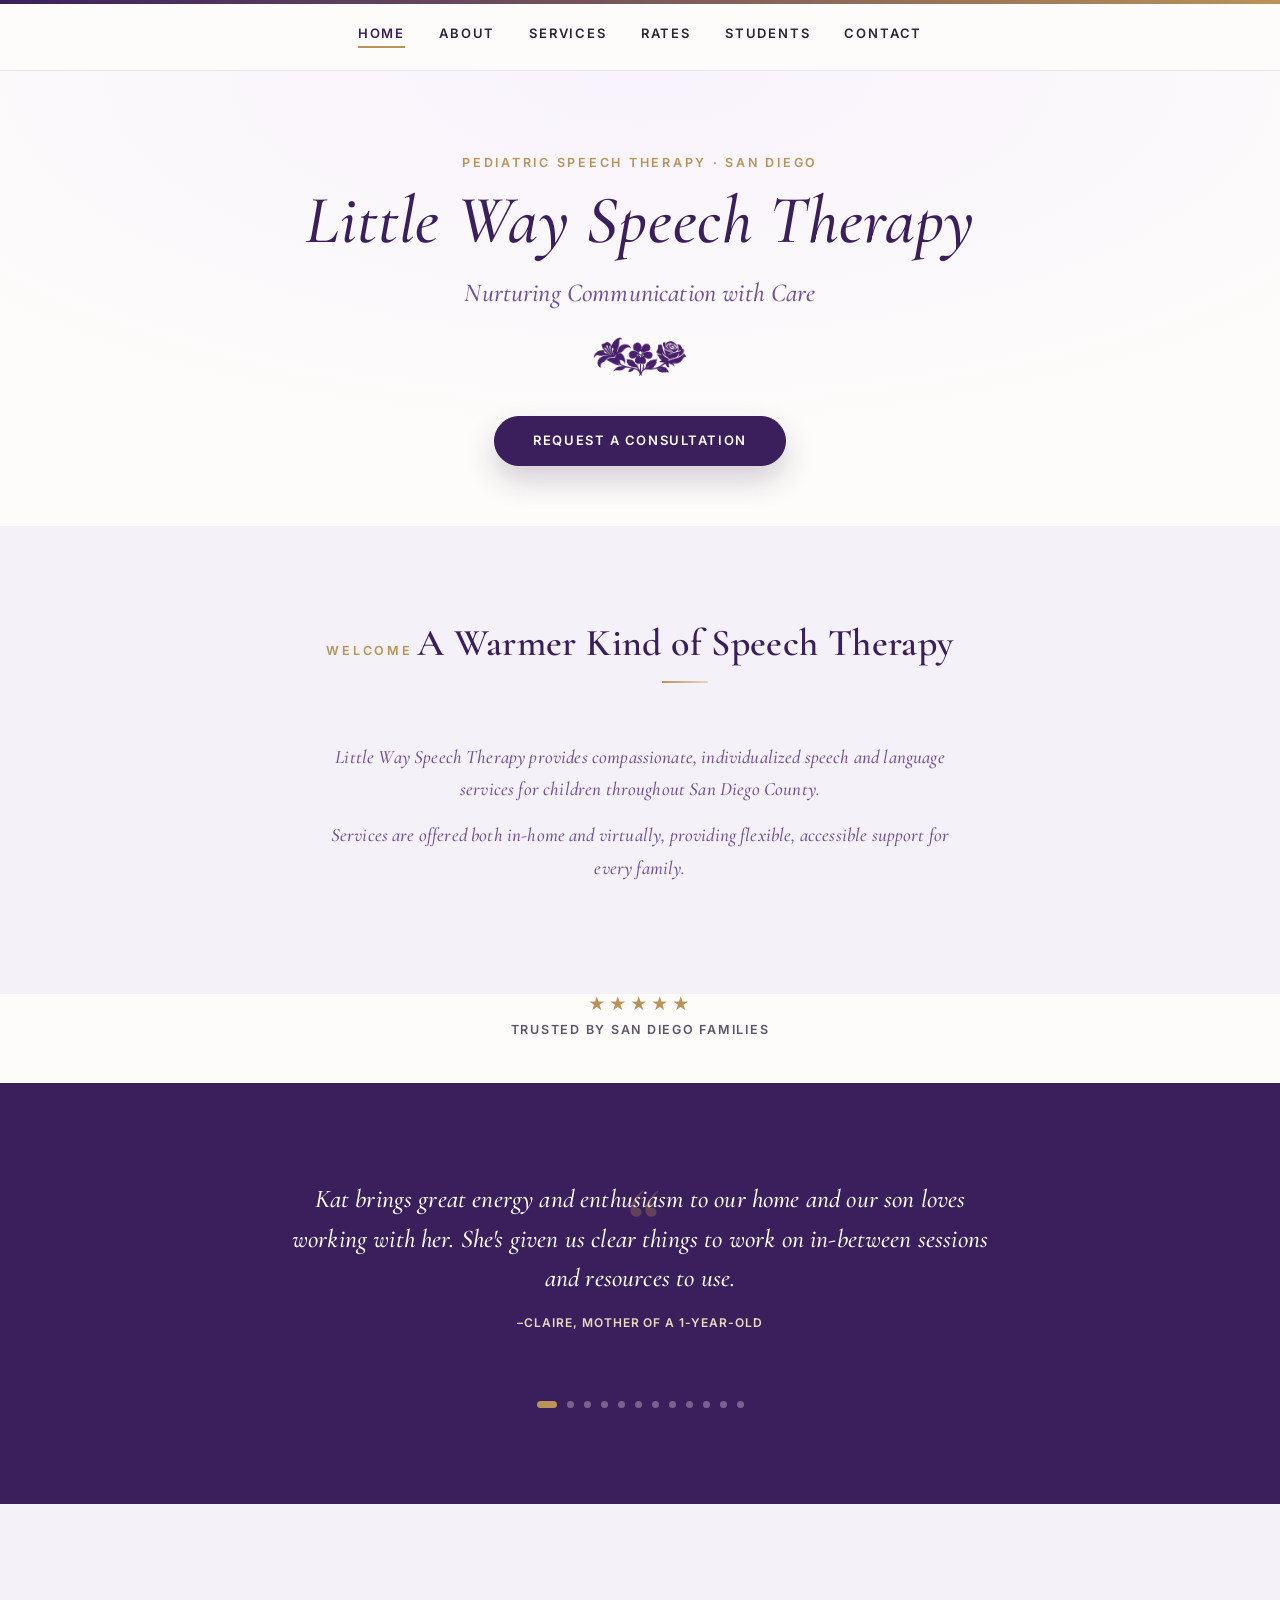
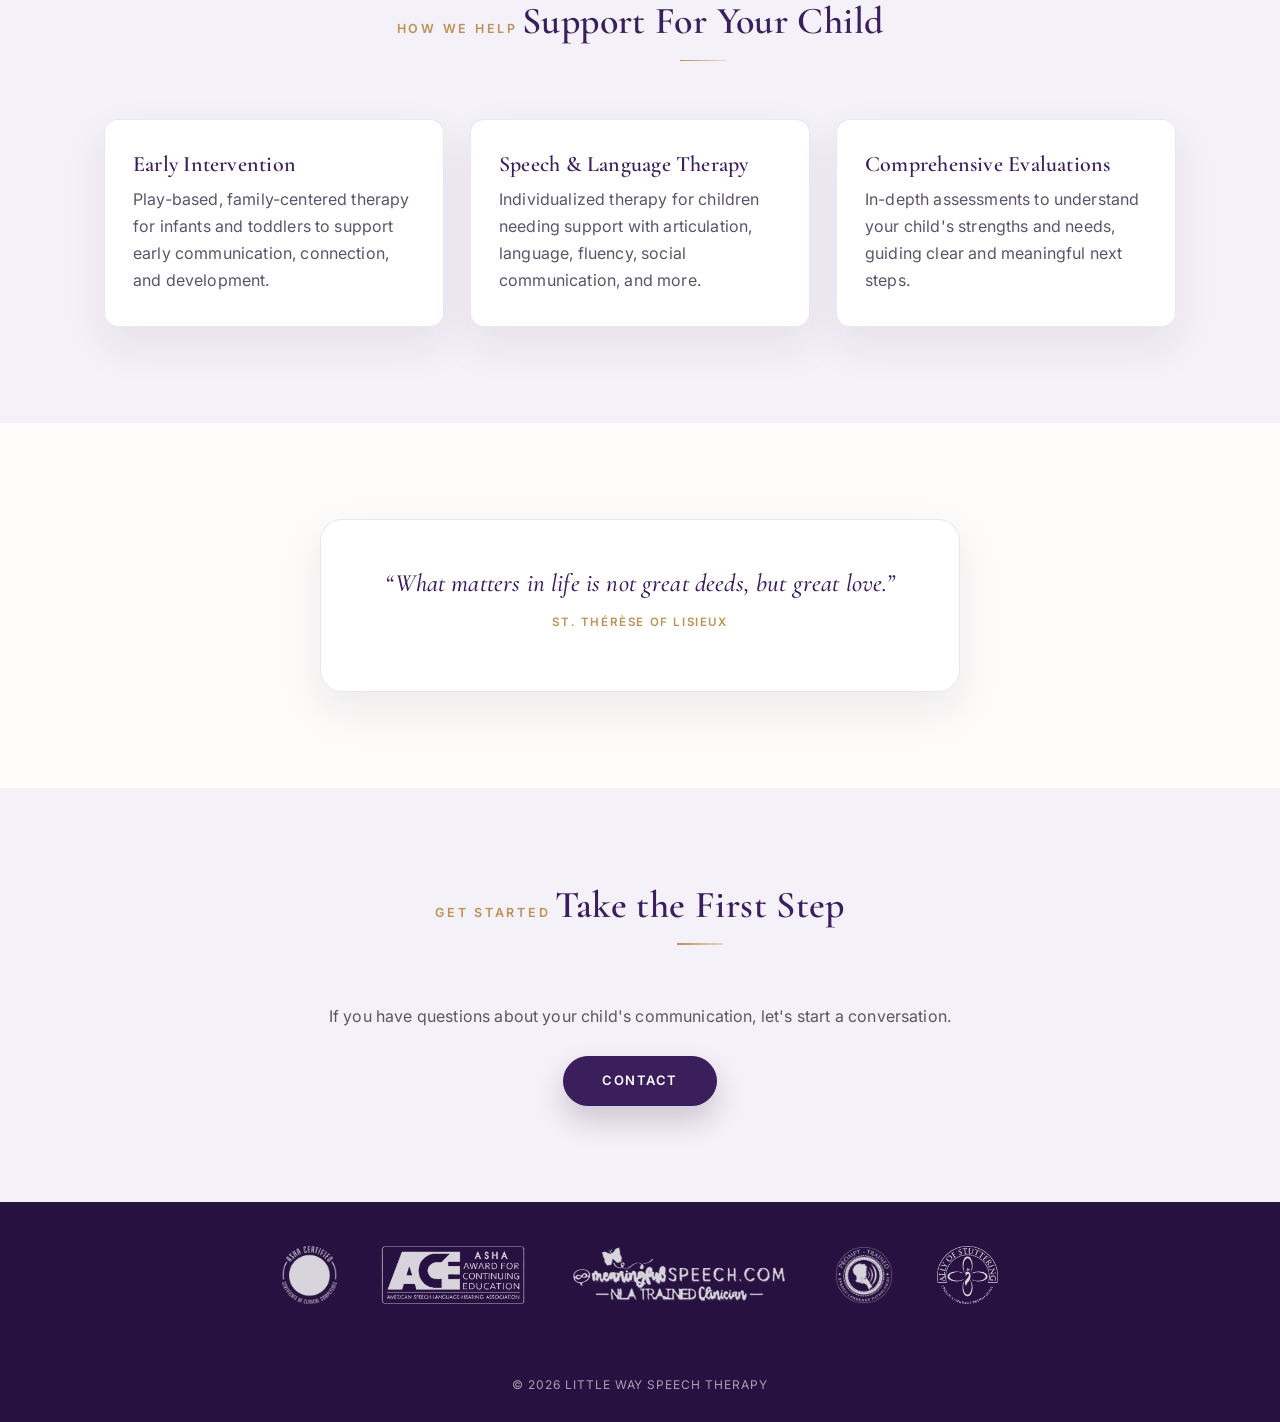
==== index.html @ a6c76757 "Refactor index.html for SEO and content updates Updated SEO schema and testimonials for clarity and " ====
<!DOCTYPE html>
<html lang="en">
<head>
  <!-- SEO Schema -->
  <script type="application/ld+json">
  {
    "@context": "https://schema.org",
    "@type": "LocalBusiness",
    "name": "Little Way Speech Therapy",
    "image": "https://littlewayspeech.com/logo.jpg",
    "url": "https://littlewayspeech.com/",
    "description": "Pediatric speech therapy services in San Diego including early intervention, speech sound disorders, language development, dyslexia evaluations, and parent coaching.",
    "areaServed": {
      "@type": "Place",
      "name": "San Diego County"
    },
    "address": {
      "@type": "PostalAddress",
      "addressLocality": "San Diego",
      "addressRegion": "CA",
      "addressCountry": "US"
    }
  }
  </script>
  <meta charset="UTF-8">
  <meta name="viewport" content="width=device-width, initial-scale=1.0">
  <meta name="geo.region" content="US-CA">
  <meta name="geo.placename" content="San Diego">
  <title>Little Way | Pediatric Speech Therapy in San Diego</title>
  <meta name="description" content="Little Way Speech Therapy provides pediatric speech therapy in San Diego, including early intervention, speech delay support, and school-age services. In-home and virtual sessions available.">

  <!-- Fonts -->
  <link rel="preconnect" href="https://fonts.googleapis.com">
  <link rel="preconnect" href="https://fonts.gstatic.com" crossorigin>
  <link href="https://fonts.googleapis.com/css2?family=Cormorant+Garamond:ital,wght@0,500;0,600;1,500;1,600&family=Inter:wght@400;500;600;700&display=swap" rel="stylesheet">

  <!-- CSS -->
  <link rel="stylesheet" href="style.css">
</head>
<body>
  <header>
    <div class="top-accent-bar"></div>
    <nav>
      <a href="index.html" class="active">Home</a>
      <a href="about.html">About</a>
      <a href="services.html">Services</a>
      <a href="rates.html">Rates</a>
      <a href="students.html">Students</a>
      <a href="contact.html">Contact</a>
    </nav>
  </header>

  <main>
    <!-- HERO -->
    <section class="hero">
      <div class="container hero-content">
        <div class="eyebrow">Pediatric Speech Therapy &middot; San Diego</div>
        <h1 class="hero-title brand-title">Little Way Speech Therapy</h1>
        <p class="hero-subtitle">Nurturing Communication with Care</p>
        <img src="little-way-logo.png" alt="Little Way Speech Therapy logo" class="logo">
        <a href="contact.html" class="cta-button">Request a Consultation</a>
      </div>
    </section>

    <!-- INTRO -->
    <section class="section">
      <div class="container">
        <div class="section-head">
          <div class="eyebrow">Welcome</div>
          <h2>A Warmer Kind of Speech Therapy</h2>
        </div>
        <p class="purple-text">
          Little Way Speech Therapy provides compassionate, individualized speech and language services for children throughout San Diego County.
        </p>
        <p class="purple-text">
          Services are offered both in-home and virtually, providing flexible, accessible support for every family.
        </p>
      </div>
    </section>

    <!-- TRUST BADGE -->
    <div class="trust-bar">
      <div class="stars">&#9733;&#9733;&#9733;&#9733;&#9733;</div>
      <div class="trust-text">Trusted by San Diego Families</div>
    </div>

    <!-- TESTIMONIALS -->
    <section class="testimonial-wrapper">
      <div class="testimonial-section" id="testimonial-container">
        <div class="testimonial active">
          <p>Kat brings great energy and enthusiasm to our home and our son loves working with her. She's given us clear things to work on in-between sessions and resources to use.</p>
          <span>&ndash;Claire, mother of a 1-year-old</span>
        </div>
        <div class="testimonial">
          <p>Kathleen Winger is amazing. [My son] is a very active young boy and&hellip;is not easy to keep on task, but Miss Kat is so experienced that she is able to make practice fun along with educational. I feel so blessed to have her as a speech therapist.</p>
          <span>&ndash;Amy, mother of a 5-year-old</span>
        </div>
        <div class="testimonial">
          <p>We have been to several other speech companies but have finally found our home with Kat! Thank you Kat!! Her consistency and kindness sets her apart, and we have been through many therapists!!</p>
          <span>&ndash;Evelyn, mother of a 4-year-old</span>
        </div>
        <div class="testimonial">
          <p>Ms. Winger is patient, kind, dedicated, and caring, she always helps with concerns that arise with our son by giving us helpful guidance. Since his first appointment, she has shown her professionalism and knowledge as an excellent speech pathologist.</p>
          <span>&ndash;Cee, mother of a 3-year-old</span>
        </div>
        <div class="testimonial">
          <p>Kat is always so passionate and understanding&hellip;She has done an amazing job with my daughter's speech, [and] I would recommend her to anyone who needs speech help with their children's speech.</p>
          <span>&ndash;Bridget, mother of a 6-year-old</span>
        </div>
        <div class="testimonial">
          <p>Kat not only helps during speech sessions, she goes out of her way and programs [my son's AAC] device remotely and gets it done extremely fast&hellip;She is an indispensable part of my son's team and it's evident that she truly loves her job.</p>
          <span>&ndash;Yanina, mother of a 13-year-old</span>
        </div>
        <div class="testimonial">
          <p>We absolutely love our speech therapist Kat, she is the best! We have done speech therapy at other places and I must say she is the best therapist, we love her, she is always so passionate my daughter loves her therapies.</p>
          <span>&ndash;Sonia, mother of a 4-year-old</span>
        </div>
        <div class="testimonial">
          <p>Our son's total word count has already expanded in the few weeks we have been working with Kat. We are so grateful for her help and expertise.</p>
          <span>&ndash;Claire, mother of a 2-year-old</span>
        </div>
        <div class="testimonial">
          <p>Miss Kat has been fantastic with my son!! He was very shy for a long time and she has always been so patient, so warm and friendly toward him!</p>
          <span>&ndash;Katy, mother of a 6-year-old</span>
        </div>
        <div class="testimonial">
          <p>My child has been in speech for many years and until we finally found Kathleen Winger our prayers were answered! She is amazing and has the sweetest heart, that my child adores as well as myself.</p>
          <span>&ndash;Letecia, mother of a 4-year-old</span>
        </div>
        <div class="testimonial">
          <p>Kat has been fantastic! She is knowledgeable, flexible, easy to communicate with, and my son loves her. She has worked hard and has helped him to significantly improve his speech and communication.</p>
          <span>&ndash;Amy, mother of a 5-year-old</span>
        </div>
        <div class="testimonial">
          <p>You can immediately feel how much Kat loves helping children. She was genuinely interested in the goals and respectfully listened to my feedback. I have ALWAYS had a great outcome with her at the helm!</p>
          <span>&ndash;Leslie, mother of a 4-year-old</span>
        </div>
      </div>
      <!-- DOTS -->
      <div class="testimonial-dots" id="testimonial-dots"></div>
    </section>

    <!-- SERVICES -->
    <section class="section">
      <div class="container">
        <div class="section-head">
          <div class="eyebrow">How We Help</div>
          <h2>Support For Your Child</h2>
        </div>
        <div class="cards">
          <div class="card">
            <h3>Early Intervention</h3>
            <p>Play-based, family-centered therapy for infants and toddlers to support early communication, connection, and development.</p>
          </div>
          <div class="card">
            <h3>Speech &amp; Language Therapy</h3>
            <p>Individualized therapy for children needing support with articulation, language, fluency, social communication, and more.</p>
          </div>
          <div class="card">
            <h3>Comprehensive Evaluations</h3>
            <p>In-depth assessments to understand your child's strengths and needs, guiding clear and meaningful next steps.</p>
          </div>
        </div>
      </div>
    </section>

    <!-- QUOTE -->
    <section class="section">
      <div class="container">
        <div class="quote-card">
          <p class="quote">&ldquo;What matters in life is not great deeds, but great love.&rdquo;</p>
          <p class="quote-author">St. Th&eacute;r&egrave;se of Lisieux</p>
        </div>
      </div>
    </section>

    <!-- FINAL CTA -->
    <section class="section">
      <div class="container">
        <div class="section-head">
          <div class="eyebrow">Get Started</div>
          <h2>Take the First Step</h2>
        </div>
        <p>If you have questions about your child's communication, let's start a conversation.</p>
        <a href="contact.html" class="cta-button">Contact</a>
      </div>
    </section>
  </main>

  <!-- BADGES -->
  <div class="badge-footer">
    <img src="ASHA-logo-black.png" alt="ASHA CCC">
    <img src="ACE.png" alt="ACE Award">
    <img src="meaningful-speech.png" alt="Meaningful Speech NLA">
    <img src="prompt.png" alt="Prompt Trained SLP">
    <img src="ally.png" alt="Ally of Stuttering">
  </div>

  <footer>
    &copy; <span id="year"></span> Little Way Speech Therapy
  </footer>

  <!-- YEAR SCRIPT -->
  <script>
    document.getElementById("year").textContent = new Date().getFullYear();
  </script>

  <!-- TESTIMONIAL SCRIPT -->
  <script>
    const testimonials = document.querySelectorAll(".testimonial");
    const container = document.getElementById("testimonial-container");
    const dotsContainer = document.getElementById("testimonial-dots");
    let index = 0;
    let interval;

    testimonials.forEach((_, i) => {
      const dot = document.createElement("span");
      dot.classList.add("dot");
      if (i === 0) dot.classList.add("active");
      dot.addEventListener("click", () => {
        showTestimonial(i);
      });
      dotsContainer.appendChild(dot);
    });

    const dots = document.querySelectorAll(".dot");

    function showTestimonial(i) {
      testimonials.forEach(t => t.classList.remove("active"));
      dots.forEach(d => d.classList.remove("active"));
      testimonials[i].classList.add("active");
      dots[i].classList.add("active");
      index = i;
    }

    function startRotation() {
      interval = setInterval(() => {
        let next = (index + 1) % testimonials.length;
        showTestimonial(next);
      }, 5000);
    }

    function stopRotation() {
      clearInterval(interval);
    }

    startRotation();
    container.addEventListener("mouseenter", stopRotation);
    container.addEventListener("mouseleave", startRotation);

    let startX = 0;
    container.addEventListener("touchstart", (e) => {
      startX = e.touches[0].clientX;
    });
    container.addEventListener("touchend", (e) => {
      let endX = e.changedTouches[0].clientX;
      let diff = startX - endX;
      if (Math.abs(diff) > 50) {
        if (diff > 0) {
          showTestimonial((index + 1) % testimonials.length);
        } else {
          showTestimonial((index - 1 + testimonials.length) % testimonials.length);
        }
      }
    });
  </script>
</body>
</html>
---- style.css ----
/* =========================================
   LITTLE WAY SPEECH THERAPY
   Elevated Boutique — refined stylesheet
   ========================================= */

:root {
  /* Color */
  --primary: #3B1F5C;        /* deep aubergine */
  --primary-deep: #271140;   /* near-black plum, for depth/hover */
  --secondary: #6E4FA0;      /* muted violet */
  --accent: #B99358;         /* warm antique gold — used sparingly */
  --accent-soft: #E7D9BC;    /* pale gold, for hairlines/glow */
  --ink: #2B2438;
  --ink-soft: #5C5468;
  --bg: #FDFCFA;             /* warm off-white */
  --bg-soft: #F5F1F8;
  --bg-deep: #EFE8F5;
  --border: rgba(59,31,92,0.10);

  /* Shape & shadow */
  --radius: 22px;
  --radius-sm: 14px;
  --shadow-soft: 0 18px 45px rgba(43,20,65,0.08);
  --shadow-lift: 0 26px 60px rgba(43,20,65,0.16);

  /* Spacing */
  --space-xs: 6px;
  --space-sm: 12px;
  --space-md: 20px;
  --space-lg: 32px;
}

/* =========================
   RESET / BASE
========================= */
* { box-sizing: border-box; }

body {
  margin: 0;
  font-family: 'Inter', sans-serif;
  color: var(--ink);
  background: var(--bg);
  line-height: 1.2;
  font-size: clamp(16px, 1.05vw, 18px);
  font-weight: 400;
  letter-spacing: 0.01em;
  -webkit-font-smoothing: antialiased;
}

h1, h2, h3 {
  font-family: 'Cormorant Garamond', serif;
  margin: 0 0 10px 0;
  font-weight: 600;
  line-height: 1.15;
  letter-spacing: 0.01em;
  color: var(--primary);
}

h1 {
  font-size: clamp(40px, 5.2vw, 62px);
  font-style: italic;
  font-weight: 500;
  line-height: 1.1;
  margin-bottom: 14px;
}

h2 {
  font-size: clamp(28px, 3.2vw, 38px);
}

h3 {
  font-size: clamp(19px, 2vw, 22px);
  font-weight: 600;
}

h1 .sub-line {
  display: block;
  font-family: 'Inter', sans-serif;
  font-style: normal;
  font-size: 0.36em;
  font-weight: 500;
  letter-spacing: 0.18em;
  text-transform: uppercase;
  color: var(--secondary);
  margin: 14px 0 0;
}

p {
  margin: 0 0 14px;
  line-height: 1.7;
  color: var(--ink-soft);
}

a { color: inherit; }

img { max-width: 100%; height: auto; }

/* =========================
   SIGNATURE: EYEBROW + HAIRLINE
========================= */
.eyebrow {
  display: inline-block;
  font-family: 'Inter', sans-serif;
  font-size: 12.5px;
  font-weight: 600;
  letter-spacing: 0.22em;
  text-transform: uppercase;
  color: var(--accent);
  margin-bottom: 14px;
}

.divider-gold {
  width: 46px;
  height: 1.5px;
  background: linear-gradient(to right, var(--accent), var(--accent-soft));
  margin: 16px auto 0;
  border: none;
}

.section .section-head {
  margin-bottom: clamp(28px, 4vw, 44px);
}

.section h2 {
  position: relative;
  display: inline-block;
  padding-bottom: 4px;
}

.section h2::after {
  content: "";
  width: 46px;
  height: 1.5px;
  background: linear-gradient(to right, var(--accent), var(--accent-soft));
  display: block;
  margin: 16px auto 0;
}

/* =========================
   LAYOUT
========================= */
.container {
  max-width: 1120px;
  margin: 0 auto;
  padding: 0 24px;
}

.section {
  margin: 0 auto;
  padding: clamp(56px, 8vw, 96px) 15px;
  text-align: center;
  background: var(--bg);
}

.section p {
  max-width: 640px;
  margin-left: auto;
  margin-right: auto;
}

.section p + p { margin-top: 2px; }

.section:nth-of-type(even) {
  background: var(--bg-soft);
}

.purple-text {
  color: var(--secondary);
  font-size: 19px;
  font-weight: 500;
  font-family: 'Cormorant Garamond', serif;
  font-style: italic;
  max-width: 560px;
}

/* =========================
   TOP ACCENT + NAV
========================= */
.top-accent-bar {
  height: 4px;
  background: linear-gradient(to right, var(--primary), var(--accent));
}

header {
  background: var(--bg);
  border-bottom: 1px solid var(--border);
}

nav {
  display: flex;
  justify-content: center;
  gap: clamp(18px, 3vw, 34px);
  padding: 22px 30px;
  flex-wrap: wrap;
}

nav a {
  text-decoration: none;
  color: var(--ink);
  font-size: 13px;
  font-weight: 600;
  letter-spacing: 0.14em;
  text-transform: uppercase;
  position: relative;
  padding-bottom: 6px;
  transition: color 0.25s ease;
}

nav a:hover { color: var(--primary); }

nav a.active { color: var(--primary); }

nav a.active::after,
nav a:hover::after {
  content: "";
  position: absolute;
  left: 0;
  bottom: 0;
  width: 100%;
  height: 1.5px;
  background: var(--accent);
}

/* =========================
   HERO
========================= */
.hero,
.hero-soft {
  background: radial-gradient(120% 140% at 50% 0%, #F8F3FC 0%, var(--bg) 60%);
  padding: clamp(48px, 7vw, 84px) 16px clamp(40px, 5vw, 60px);
}

.hero-soft { border-radius: 0; margin-top: 0; }

.hero-soft > *:first-child { margin-top: 0; }

.hero-content {
  max-width: 720px;
  margin: 0 auto;
  text-align: center;
  display: flex;
  flex-direction: column;
  align-items: center;
}

.brand-title {
  font-family: 'Cormorant Garamond', serif;
  font-style: italic;
  font-weight: 500;
  font-size: clamp(44px, 6vw, 68px);
  color: var(--primary);
  line-height: 1.08;
}

.tagline {
  font-family: 'Inter', sans-serif;
  font-size: 13px;
  font-weight: 600;
  letter-spacing: 0.2em;
  text-transform: uppercase;
  color: var(--accent);
  margin: 16px 0 6px;
}

.hero-subtitle {
  font-family: 'Cormorant Garamond', serif;
  font-style: italic;
  font-size: clamp(20px, 2.4vw, 26px);
  color: var(--secondary);
  font-weight: 500;
  margin-bottom: 22px;
}

.logo {
  width: 92px;
  display: block;
  margin: 0 auto 28px auto;
  opacity: 0.92;
}

.small-logo {
  width: 64px;
  display: block;
  margin: 40px auto 0;
  opacity: 0.55;
}

/* =========================
   BUTTONS
========================= */
.cta-button {
  display: inline-block;
  background: var(--primary);
  color: #ffffff;
  font-family: 'Inter', sans-serif;
  font-size: 13px;
  font-weight: 600;
  letter-spacing: 0.12em;
  text-transform: uppercase;
  text-decoration: none;
  padding: 16px clamp(28px, 3vw, 38px);
  border-radius: 999px;
  border: 1px solid var(--primary);
  box-shadow: 0 14px 30px rgba(43,20,65,0.20);
  transition: all 0.3s ease;
  cursor: pointer;
  margin-top: 12px;
}

.cta-button:hover {
  background: var(--primary-deep);
  border-color: var(--primary-deep);
  transform: translateY(-2px);
  box-shadow: 0 18px 38px rgba(43,20,65,0.26);
}

/* =========================
   CARDS
========================= */
.cards {
  display: grid;
  grid-template-columns: repeat(auto-fit, minmax(270px, 1fr));
  gap: clamp(18px, 2.5vw, 26px);
  margin-top: clamp(20px, 3vw, 32px);
  text-align: left;
}

.card {
  background: #ffffff;
  padding: clamp(26px, 3vw, 32px) clamp(24px, 2.5vw, 28px);
  border-radius: var(--radius-sm);
  box-shadow: var(--shadow-soft);
  border: 1px solid var(--border);
  transition: all 0.3s ease;
}

.card:hover {
  transform: translateY(-5px);
  box-shadow: var(--shadow-lift);
  border-color: var(--accent-soft);
}

.card h3 { margin-bottom: 8px; }
.card p { margin-bottom: 0; max-width: none; }

/* =========================
   IMAGES
========================= */
.circle-image {
  width: 240px;
  height: 240px;
  object-fit: cover;
  border-radius: 50%;
  display: block;
  margin: 20px auto;
  box-shadow: var(--shadow-lift);
  border: 7px solid #ffffff;
  outline: 1px solid var(--border);
}

.section .circle-image {
  width: 190px;
  height: 190px;
}

.badge-footer {
  display: flex;
  justify-content: center;
  align-items: center;
  gap: clamp(24px, 4vw, 44px);
  flex-wrap: wrap;
  padding: 44px 20px;
  background: var(--primary-deep);
}

.badge-footer img {
  max-height: 58px;
  width: auto;
  object-fit: contain;
  filter: brightness(0) invert(1);
  opacity: 0.82;
  transition: opacity 0.25s ease;
}

.badge-footer img:hover { opacity: 1; }

/* =========================
   TRUST BAR
========================= */
.trust-bar {
  text-align: center;
  margin-bottom: 6px;
  padding: 0 0 40px;
}

.stars {
  color: var(--accent);
  font-size: 1.05rem;
  letter-spacing: 4px;
  margin-bottom: 8px;
}

.trust-text {
  font-size: 12.5px;
  font-weight: 600;
  letter-spacing: 0.14em;
  text-transform: uppercase;
  color: var(--ink-soft);
}

/* =========================
   TESTIMONIALS
========================= */
.testimonial-wrapper {
  background: var(--primary);
  padding: clamp(64px, 8vw, 96px) 20px;
}

.testimonial-section {
  position: relative;
  max-width: 720px;
  margin: auto;
  text-align: center;
  min-height: 190px;
}

.testimonial {
  position: absolute;
  inset: 0;
  opacity: 0;
  transform: translateY(10px);
  transition: opacity 0.8s ease, transform 0.8s ease;
}

.testimonial.active {
  opacity: 1;
  transform: translateY(0);
  position: relative;
}

.testimonial p {
  font-family: 'Cormorant Garamond', serif;
  font-size: clamp(1.3rem, 2.2vw, 1.6rem);
  font-style: italic;
  line-height: 1.55;
  color: #ffffff;
  margin-bottom: 18px;
  position: relative;
  z-index: 1;
  padding: 0 10px;
  font-weight: 500;
}

.testimonial p::before {
  content: "\201C";
  position: absolute;
  top: -34px;
  left: 50%;
  transform: translateX(-50%);
  font-family: 'Cormorant Garamond', serif;
  font-size: 100px;
  color: var(--accent);
  opacity: 0.3;
  z-index: 0;
  pointer-events: none;
}

.testimonial span {
  display: block;
  font-family: 'Inter', sans-serif;
  font-size: 12px;
  font-weight: 600;
  letter-spacing: 0.08em;
  text-transform: uppercase;
  color: var(--accent-soft);
}

.testimonial-dots {
  margin-top: 32px;
  display: flex;
  justify-content: center;
  gap: 10px;
}

.dot {
  height: 7px;
  width: 7px;
  background-color: rgba(255,255,255,0.3);
  border-radius: 50%;
  cursor: pointer;
  transition: background-color 0.3s ease, transform 0.2s ease, width 0.3s ease;
}

.dot.active {
  background-color: var(--accent);
  width: 20px;
  border-radius: 4px;
}

.dot:hover { background-color: rgba(255,255,255,0.55); }

/* =========================
   QUOTE CARD
========================= */
.quote-card {
  background: #ffffff;
  padding: clamp(32px, 4vw, 44px) clamp(28px, 4vw, 40px);
  border-radius: var(--radius);
  max-width: 640px;
  margin: 0 auto;
  border: 1px solid var(--border);
  box-shadow: var(--shadow-soft);
}

.quote {
  font-family: 'Cormorant Garamond', serif;
  color: var(--primary);
  font-weight: 500;
  font-style: italic;
  margin-bottom: 10px;
  font-size: clamp(21px, 2.4vw, 25px);
  line-height: 1.55;
}

.quote-author {
  margin-top: 8px;
  font-size: 11.5px;
  font-weight: 600;
  letter-spacing: 0.14em;
  text-transform: uppercase;
  color: var(--accent);
  opacity: 1;
}

/* =========================
   BIO LAYOUT
========================= */
.bio-layout {
  display: flex;
  align-items: center;
  justify-content: center;
  gap: clamp(32px, 5vw, 64px);
  flex-wrap: nowrap;
}

.bio-text {
  flex: 1;
  max-width: 620px;
  width: 100%;
  text-align: left;
  margin: 0;
}

.bio-text h2 {
  margin-top: 0;
  margin-bottom: 16px;
}

.bio-text h2::after { margin-left: 0; }

.bio-image-wrap {
  display: flex;
  justify-content: center;
  align-items: center;
  flex-shrink: 0;
}

.bio-image-wrap .circle-image { margin: 0; }

.bio-layout.reverse { flex-direction: row-reverse; }

/* =========================
   INFO CARDS (rates page)
========================= */
.info-card {
  background: #ffffff;
  padding: clamp(28px, 3.5vw, 40px);
  border-radius: var(--radius);
  border: 1px solid var(--border);
  box-shadow: var(--shadow-soft);
  max-width: 720px;
  margin: 0 auto;
  text-align: left;
}

.info-card h2 {
  text-align: left;
}

.info-card h2::after { display: none; }

.info-card p { max-width: none; }
.info-card p:last-child { margin-bottom: 0; }

/* =========================
   RATES — menu-style list
========================= */
.rate-reassurance {
  max-width: 560px;
  font-style: italic;
  font-family: 'Cormorant Garamond', serif;
  font-size: 18px;
  color: var(--secondary);
}

.rates-vertical {
  max-width: 620px;
  margin: 36px auto 0;
  display: flex;
  flex-direction: column;
  gap: 4px;
  text-align: left;
}

.rate-item {
  background: transparent;
  border-radius: 0;
  padding: 20px 6px;
  box-shadow: none;
  display: flex;
  justify-content: space-between;
  align-items: baseline;
  gap: 18px;
  text-decoration: none;
  color: inherit;
  border-bottom: 1px solid var(--border);
  transition: all 0.25s ease;
}

.rate-item:first-child { padding-top: 4px; }

.rate-item:hover {
  transform: none;
  background: var(--bg-soft);
  padding-left: 14px;
  padding-right: 14px;
}

.rate-text { text-align: left; max-width: 100%; }

.rate-title {
  font-family: 'Cormorant Garamond', serif;
  font-weight: 600;
  font-size: 21px;
  color: var(--primary);
  margin-bottom: 3px;
}

.rate-sub {
  font-size: 13px;
  color: var(--ink-soft);
  letter-spacing: 0.03em;
}

.rate-price {
  font-family: 'Cormorant Garamond', serif;
  font-size: 26px;
  font-weight: 600;
  color: var(--accent);
  white-space: nowrap;
}

.rate-note-box {
  background: var(--bg-soft);
  border: 1px solid var(--border);
  border-left: 3px solid var(--accent);
  border-radius: var(--radius-sm);
  padding: 20px 24px;
  margin: 10px 0 8px;
  max-width: 620px;
  text-align: left !important;
  width: 100%;
  box-sizing: border-box;
}

.rate-note-box p {
  margin: 0;
  font-size: 0.95em;
  line-height: 1.6;
  color: var(--ink-soft);
  text-align: left;
  max-width: none;
}

.rate-note-box strong { color: var(--primary); }

/* =========================
   INLINE LINKS
========================= */
.inline-link {
  color: var(--primary);
  text-decoration: underline;
  text-underline-offset: 3px;
}

.inline-link:hover { opacity: 0.75; }

/* =========================
   PARTNER (students page)
========================= */
.partner-feature {
  margin: 0 auto;
  padding: clamp(48px, 6vw, 72px) 15px 8px;
  text-align: center;
}

.partner-block {
  max-width: 460px;
  text-align: center;
  margin: 0 auto;
}

.partner-intro {
  font-family: 'Inter', sans-serif;
  font-size: 12.5px;
  font-weight: 600;
  letter-spacing: 0.2em;
  text-transform: uppercase;
  color: var(--accent);
  margin-bottom: 18px;
}

.partner-logo {
  width: 420px;
  max-width: 100%;
  height: auto;
  display: block;
  margin: 0 auto 18px;
  transition: transform 0.3s ease;
}

.partner-logo:hover { transform: scale(1.02); }

.location-text {
  font-family: 'Cormorant Garamond', serif;
  font-style: italic;
  font-size: 18px;
  color: var(--ink-soft);
  margin-top: 4px;
}

/* =========================
   FOOTER
========================= */
footer {
  text-align: center;
  padding: 30px 15px;
  font-size: 12px;
  letter-spacing: 0.08em;
  text-transform: uppercase;
  color: rgba(255,255,255,0.6);
  background: var(--primary-deep);
}

/* =========================
   CONTACT FORM
========================= */
.contact-card { max-width: 640px; margin: 0 auto; }

.service-banner {
  display: none;
  margin-bottom: 16px;
  padding: 14px 18px;
  border-radius: var(--radius-sm);
  background: var(--bg-soft);
  border: 1px solid var(--border);
  font-weight: 600;
  font-size: 14px;
  text-align: center;
  color: var(--primary);
}

.contact-form {
  width: 100%;
  max-width: 600px;
  margin: 32px auto 0;
  padding: clamp(28px, 4vw, 40px);
  background: #ffffff;
  border-radius: var(--radius);
  border: 1px solid var(--border);
  box-shadow: var(--shadow-soft);
  display: flex;
  flex-direction: column;
  gap: 16px;
  text-align: left;
}

.contact-form label {
  font-size: 12px;
  font-weight: 600;
  letter-spacing: 0.1em;
  text-transform: uppercase;
  color: var(--ink-soft);
  margin-bottom: -6px;
  text-align: left;
}

.contact-form input,
.contact-form textarea,
.contact-form select,
.contact-form button {
  width: 100%;
  display: block;
  border: 1px solid var(--border);
  border-radius: var(--radius-sm);
  background: var(--bg-soft);
  transition: all 0.2s ease;
  font-family: inherit;
  color: var(--ink);
}

.contact-form input:focus,
.contact-form textarea:focus,
.contact-form select:focus {
  outline: none;
  border-color: var(--accent);
  background: #ffffff;
  box-shadow: 0 0 0 3px rgba(185,147,88,0.15);
}

.contact-form input,
.contact-form select {
  padding: 14px 16px;
  font-size: 15px;
}

.contact-form textarea {
  padding: 14px 16px;
  font-size: 15px;
  min-height: 140px;
  resize: vertical;
}

.contact-form button {
  margin-top: 4px;
  padding: 15px;
  border: 1px solid var(--primary);
  border-radius: 999px;
  background: var(--primary);
  color: white;
  font-size: 13px;
  font-weight: 600;
  letter-spacing: 0.12em;
  text-transform: uppercase;
  cursor: pointer;
  transition: all 0.25s ease;
}

.contact-form button:hover {
  background: var(--primary-deep);
  border-color: var(--primary-deep);
  transform: translateY(-2px);
  box-shadow: 0 14px 28px rgba(43,20,65,0.22);
}

.contact-note {
  font-size: 12px;
  color: var(--ink-soft);
  opacity: 0.75;
  margin: -4px 0 0;
}

.thank-you-message {
  display: none;
  margin-top: 18px;
  padding: 14px 18px;
  border-radius: var(--radius-sm);
  background: var(--bg-soft);
  border: 1px solid var(--accent-soft);
  color: var(--primary);
  font-weight: 600;
  font-size: 14px;
  text-align: center;
}

/* =========================
   MOBILE
========================= */
@media (max-width: 768px) {
  .cards { grid-template-columns: 1fr; }

  .circle-image { width: 160px; height: 160px; }

  .bio-layout {
    flex-direction: column;
    flex-wrap: wrap;
    text-align: center;
  }

  .bio-text { text-align: center; }
  .bio-text h2::after { margin: 16px auto 0; }

  .bio-image-wrap { margin-bottom: 24px; }

  .info-card { text-align: left; }

  .rate-item { align-items: center; }
  .rate-title { font-size: 19px; }
  .rate-price { font-size: 22px; }

  .badge-footer { gap: 24px; padding: 34px 16px; }
  .badge-footer img { max-height: 42px; }

  .testimonial-wrapper { padding: 48px 16px; }
}

@media (prefers-reduced-motion: reduce) {
  * { transition: none !important; animation: none !important; }
}
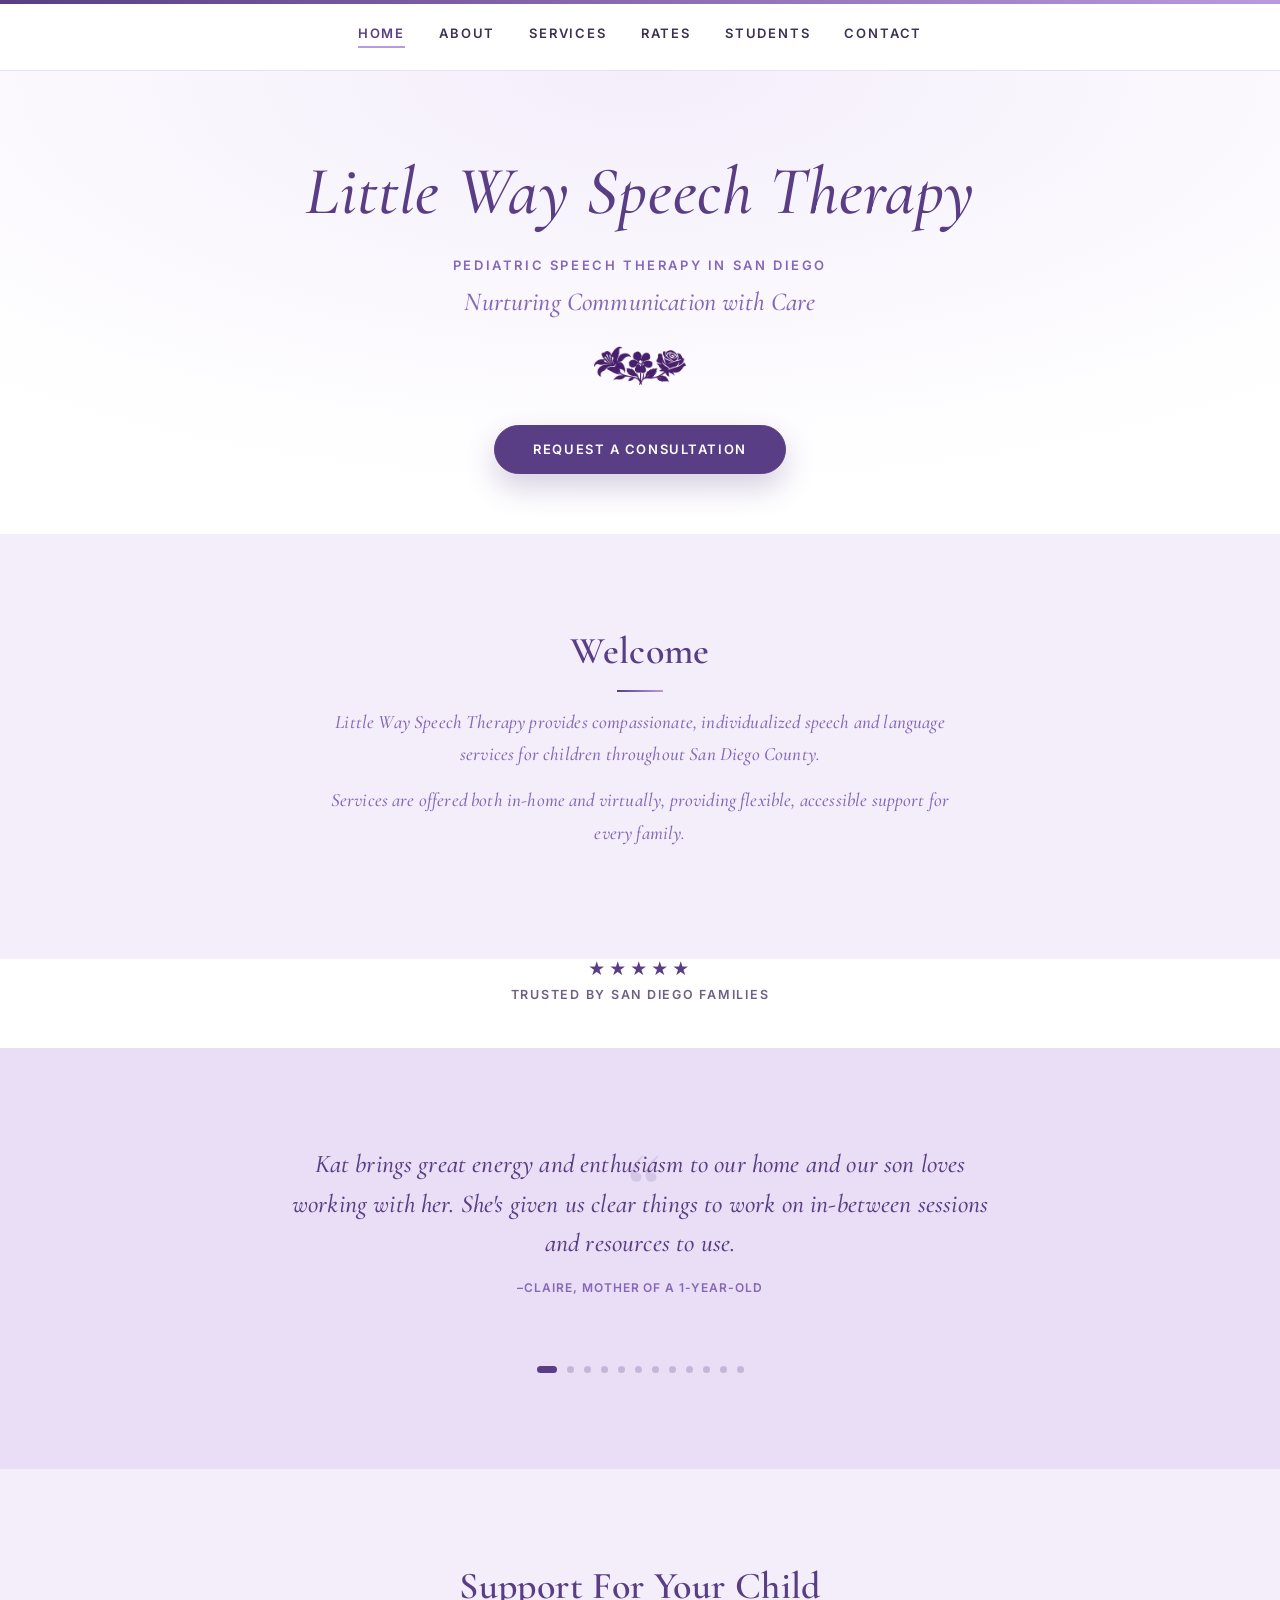
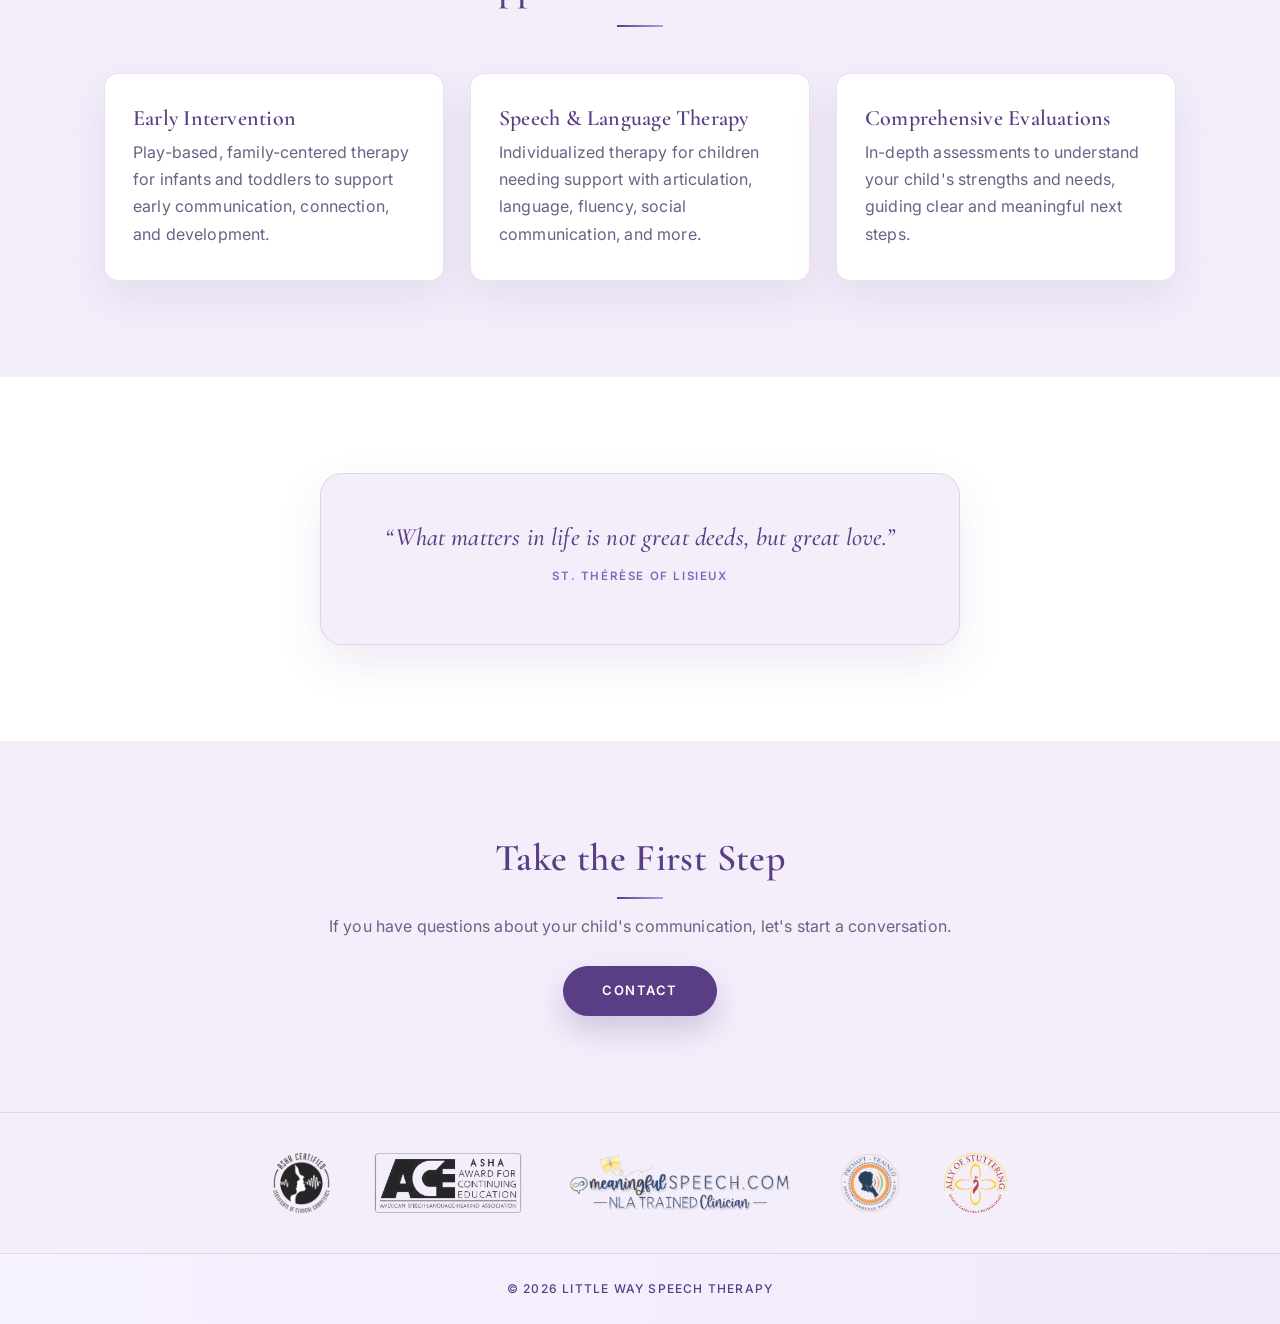
==== commit efbdf126: "Simplify HTML structure by removing unnecessary divs" ====
--- a/index.html
+++ b/index.html
@@ -54,8 +54,8 @@
     <!-- HERO -->
     <section class="hero">
       <div class="container hero-content">
-        <div class="eyebrow">Pediatric Speech Therapy &middot; San Diego</div>
         <h1 class="hero-title brand-title">Little Way Speech Therapy</h1>
+        <div class="tagline">Pediatric Speech Therapy in San Diego</div>
         <p class="hero-subtitle">Nurturing Communication with Care</p>
         <img src="little-way-logo.png" alt="Little Way Speech Therapy logo" class="logo">
         <a href="contact.html" class="cta-button">Request a Consultation</a>
@@ -65,10 +65,7 @@
     <!-- INTRO -->
     <section class="section">
       <div class="container">
-        <div class="section-head">
-          <div class="eyebrow">Welcome</div>
-          <h2>A Warmer Kind of Speech Therapy</h2>
-        </div>
+        <h2>Welcome</h2>
         <p class="purple-text">
           Little Way Speech Therapy provides compassionate, individualized speech and language services for children throughout San Diego County.
         </p>
@@ -143,10 +140,7 @@
     <!-- SERVICES -->
     <section class="section">
       <div class="container">
-        <div class="section-head">
-          <div class="eyebrow">How We Help</div>
-          <h2>Support For Your Child</h2>
-        </div>
+        <h2>Support For Your Child</h2>
         <div class="cards">
           <div class="card">
             <h3>Early Intervention</h3>
@@ -177,10 +171,7 @@
     <!-- FINAL CTA -->
     <section class="section">
       <div class="container">
-        <div class="section-head">
-          <div class="eyebrow">Get Started</div>
-          <h2>Take the First Step</h2>
-        </div>
+        <h2>Take the First Step</h2>
         <p>If you have questions about your child's communication, let's start a conversation.</p>
         <a href="contact.html" class="cta-button">Contact</a>
       </div>
--- a/style.css
+++ b/style.css
@@ -1,33 +1,26 @@
 /* =========================================
    LITTLE WAY SPEECH THERAPY
-   Elevated Boutique — refined stylesheet
+   Elevated Boutique — lavender revision
    ========================================= */
 
 :root {
   /* Color */
-  --primary: #3B1F5C;        /* deep aubergine */
-  --primary-deep: #271140;   /* near-black plum, for depth/hover */
-  --secondary: #6E4FA0;      /* muted violet */
-  --accent: #B99358;         /* warm antique gold — used sparingly */
-  --accent-soft: #E7D9BC;    /* pale gold, for hairlines/glow */
-  --ink: #2B2438;
-  --ink-soft: #5C5468;
-  --bg: #FDFCFA;             /* warm off-white */
-  --bg-soft: #F5F1F8;
-  --bg-deep: #EFE8F5;
-  --border: rgba(59,31,92,0.10);
+  --primary: #5A3E85;        /* rich, clear purple — headings, buttons, emphasis */
+  --primary-deep: #452F68;   /* deeper purple for hover states */
+  --secondary: #8567B8;      /* medium lavender — subtitles, italics */
+  --lilac: #B79AE0;          /* light lilac — dividers, stars, soft accents */
+  --ink: #3C3150;            /* dark purple-grey body text */
+  --ink-soft: #6E6084;       /* muted purple-grey secondary text */
+  --bg: #FFFFFF;
+  --bg-soft: #F4EEFB;        /* soft lavender panel */
+  --bg-deep: #E9DEF6;        /* slightly deeper lavender panel */
+  --border: rgba(90,62,133,0.14);
 
   /* Shape & shadow */
   --radius: 22px;
   --radius-sm: 14px;
-  --shadow-soft: 0 18px 45px rgba(43,20,65,0.08);
-  --shadow-lift: 0 26px 60px rgba(43,20,65,0.16);
-
-  /* Spacing */
-  --space-xs: 6px;
-  --space-sm: 12px;
-  --space-md: 20px;
-  --space-lg: 32px;
+  --shadow-soft: 0 18px 45px rgba(90,62,133,0.10);
+  --shadow-lift: 0 26px 60px rgba(90,62,133,0.18);
 }
 
 /* =========================
@@ -79,7 +72,7 @@
   font-style: normal;
   font-size: 0.36em;
   font-weight: 500;
-  letter-spacing: 0.18em;
+  letter-spacing: 0.16em;
   text-transform: uppercase;
   color: var(--secondary);
   margin: 14px 0 0;
@@ -96,29 +89,10 @@
 img { max-width: 100%; height: auto; }
 
 /* =========================
-   SIGNATURE: EYEBROW + HAIRLINE
-========================= */
-.eyebrow {
-  display: inline-block;
-  font-family: 'Inter', sans-serif;
-  font-size: 12.5px;
-  font-weight: 600;
-  letter-spacing: 0.22em;
-  text-transform: uppercase;
-  color: var(--accent);
-  margin-bottom: 14px;
-}
-
-.divider-gold {
-  width: 46px;
-  height: 1.5px;
-  background: linear-gradient(to right, var(--accent), var(--accent-soft));
-  margin: 16px auto 0;
-  border: none;
-}
-
+   SECTION HEADINGS
+========================= */
 .section .section-head {
-  margin-bottom: clamp(28px, 4vw, 44px);
+  margin-bottom: clamp(24px, 3.5vw, 36px);
 }
 
 .section h2 {
@@ -130,8 +104,8 @@
 .section h2::after {
   content: "";
   width: 46px;
-  height: 1.5px;
-  background: linear-gradient(to right, var(--accent), var(--accent-soft));
+  height: 2px;
+  background: linear-gradient(to right, var(--primary), var(--lilac));
   display: block;
   margin: 16px auto 0;
 }
@@ -178,7 +152,7 @@
 ========================= */
 .top-accent-bar {
   height: 4px;
-  background: linear-gradient(to right, var(--primary), var(--accent));
+  background: linear-gradient(to right, var(--primary), var(--lilac));
 }
 
 header {
@@ -218,7 +192,7 @@
   bottom: 0;
   width: 100%;
   height: 1.5px;
-  background: var(--accent);
+  background: var(--lilac);
 }
 
 /* =========================
@@ -226,7 +200,7 @@
 ========================= */
 .hero,
 .hero-soft {
-  background: radial-gradient(120% 140% at 50% 0%, #F8F3FC 0%, var(--bg) 60%);
+  background: radial-gradient(120% 140% at 50% 0%, var(--bg-soft) 0%, var(--bg) 65%);
   padding: clamp(48px, 7vw, 84px) 16px clamp(40px, 5vw, 60px);
 }
 
@@ -258,7 +232,7 @@
   font-weight: 600;
   letter-spacing: 0.2em;
   text-transform: uppercase;
-  color: var(--accent);
+  color: var(--secondary);
   margin: 16px 0 6px;
 }
 
@@ -282,7 +256,7 @@
   width: 64px;
   display: block;
   margin: 40px auto 0;
-  opacity: 0.55;
+  opacity: 0.6;
 }
 
 /* =========================
@@ -301,7 +275,7 @@
   padding: 16px clamp(28px, 3vw, 38px);
   border-radius: 999px;
   border: 1px solid var(--primary);
-  box-shadow: 0 14px 30px rgba(43,20,65,0.20);
+  box-shadow: 0 14px 30px rgba(90,62,133,0.24);
   transition: all 0.3s ease;
   cursor: pointer;
   margin-top: 12px;
@@ -311,7 +285,7 @@
   background: var(--primary-deep);
   border-color: var(--primary-deep);
   transform: translateY(-2px);
-  box-shadow: 0 18px 38px rgba(43,20,65,0.26);
+  box-shadow: 0 18px 38px rgba(90,62,133,0.3);
 }
 
 /* =========================
@@ -337,7 +311,7 @@
 .card:hover {
   transform: translateY(-5px);
   box-shadow: var(--shadow-lift);
-  border-color: var(--accent-soft);
+  border-color: var(--lilac);
 }
 
 .card h3 { margin-bottom: 8px; }
@@ -369,16 +343,16 @@
   align-items: center;
   gap: clamp(24px, 4vw, 44px);
   flex-wrap: wrap;
-  padding: 44px 20px;
-  background: var(--primary-deep);
+  padding: 40px 20px;
+  background: var(--bg-soft);
+  border-top: 1px solid var(--border);
 }
 
 .badge-footer img {
-  max-height: 58px;
+  max-height: 60px;
   width: auto;
   object-fit: contain;
-  filter: brightness(0) invert(1);
-  opacity: 0.82;
+  opacity: 0.85;
   transition: opacity 0.25s ease;
 }
 
@@ -394,7 +368,7 @@
 }
 
 .stars {
-  color: var(--accent);
+  color: var(--primary);
   font-size: 1.05rem;
   letter-spacing: 4px;
   margin-bottom: 8px;
@@ -412,7 +386,7 @@
    TESTIMONIALS
 ========================= */
 .testimonial-wrapper {
-  background: var(--primary);
+  background: var(--bg-deep);
   padding: clamp(64px, 8vw, 96px) 20px;
 }
 
@@ -443,7 +417,7 @@
   font-size: clamp(1.3rem, 2.2vw, 1.6rem);
   font-style: italic;
   line-height: 1.55;
-  color: #ffffff;
+  color: var(--primary);
   margin-bottom: 18px;
   position: relative;
   z-index: 1;
@@ -459,8 +433,8 @@
   transform: translateX(-50%);
   font-family: 'Cormorant Garamond', serif;
   font-size: 100px;
-  color: var(--accent);
-  opacity: 0.3;
+  color: var(--primary);
+  opacity: 0.14;
   z-index: 0;
   pointer-events: none;
 }
@@ -472,7 +446,7 @@
   font-weight: 600;
   letter-spacing: 0.08em;
   text-transform: uppercase;
-  color: var(--accent-soft);
+  color: var(--secondary);
 }
 
 .testimonial-dots {
@@ -485,25 +459,25 @@
 .dot {
   height: 7px;
   width: 7px;
-  background-color: rgba(255,255,255,0.3);
+  background-color: rgba(90,62,133,0.25);
   border-radius: 50%;
   cursor: pointer;
   transition: background-color 0.3s ease, transform 0.2s ease, width 0.3s ease;
 }
 
 .dot.active {
-  background-color: var(--accent);
+  background-color: var(--primary);
   width: 20px;
   border-radius: 4px;
 }
 
-.dot:hover { background-color: rgba(255,255,255,0.55); }
+.dot:hover { background-color: rgba(90,62,133,0.5); }
 
 /* =========================
    QUOTE CARD
 ========================= */
 .quote-card {
-  background: #ffffff;
+  background: var(--bg-soft);
   padding: clamp(32px, 4vw, 44px) clamp(28px, 4vw, 40px);
   border-radius: var(--radius);
   max-width: 640px;
@@ -528,7 +502,7 @@
   font-weight: 600;
   letter-spacing: 0.14em;
   text-transform: uppercase;
-  color: var(--accent);
+  color: var(--secondary);
   opacity: 1;
 }
 
@@ -656,14 +630,14 @@
   font-family: 'Cormorant Garamond', serif;
   font-size: 26px;
   font-weight: 600;
-  color: var(--accent);
+  color: var(--primary);
   white-space: nowrap;
 }
 
 .rate-note-box {
   background: var(--bg-soft);
   border: 1px solid var(--border);
-  border-left: 3px solid var(--accent);
+  border-left: 3px solid var(--lilac);
   border-radius: var(--radius-sm);
   padding: 20px 24px;
   margin: 10px 0 8px;
@@ -716,7 +690,7 @@
   font-weight: 600;
   letter-spacing: 0.2em;
   text-transform: uppercase;
-  color: var(--accent);
+  color: var(--secondary);
   margin-bottom: 18px;
 }
 
@@ -744,12 +718,14 @@
 ========================= */
 footer {
   text-align: center;
-  padding: 30px 15px;
+  padding: 28px 15px;
   font-size: 12px;
-  letter-spacing: 0.08em;
-  text-transform: uppercase;
-  color: rgba(255,255,255,0.6);
-  background: var(--primary-deep);
+  letter-spacing: 0.1em;
+  text-transform: uppercase;
+  font-weight: 500;
+  color: var(--primary);
+  background: linear-gradient(to right, #F7F2FF, #F1E9FB);
+  border-top: 1px solid var(--border);
 }
 
 /* =========================
@@ -813,9 +789,9 @@
 .contact-form textarea:focus,
 .contact-form select:focus {
   outline: none;
-  border-color: var(--accent);
+  border-color: var(--secondary);
   background: #ffffff;
-  box-shadow: 0 0 0 3px rgba(185,147,88,0.15);
+  box-shadow: 0 0 0 3px rgba(133,103,184,0.18);
 }
 
 .contact-form input,
@@ -850,13 +826,13 @@
   background: var(--primary-deep);
   border-color: var(--primary-deep);
   transform: translateY(-2px);
-  box-shadow: 0 14px 28px rgba(43,20,65,0.22);
+  box-shadow: 0 14px 28px rgba(90,62,133,0.28);
 }
 
 .contact-note {
   font-size: 12px;
   color: var(--ink-soft);
-  opacity: 0.75;
+  opacity: 0.8;
   margin: -4px 0 0;
 }
 
@@ -866,7 +842,7 @@
   padding: 14px 18px;
   border-radius: var(--radius-sm);
   background: var(--bg-soft);
-  border: 1px solid var(--accent-soft);
+  border: 1px solid var(--lilac);
   color: var(--primary);
   font-weight: 600;
   font-size: 14px;
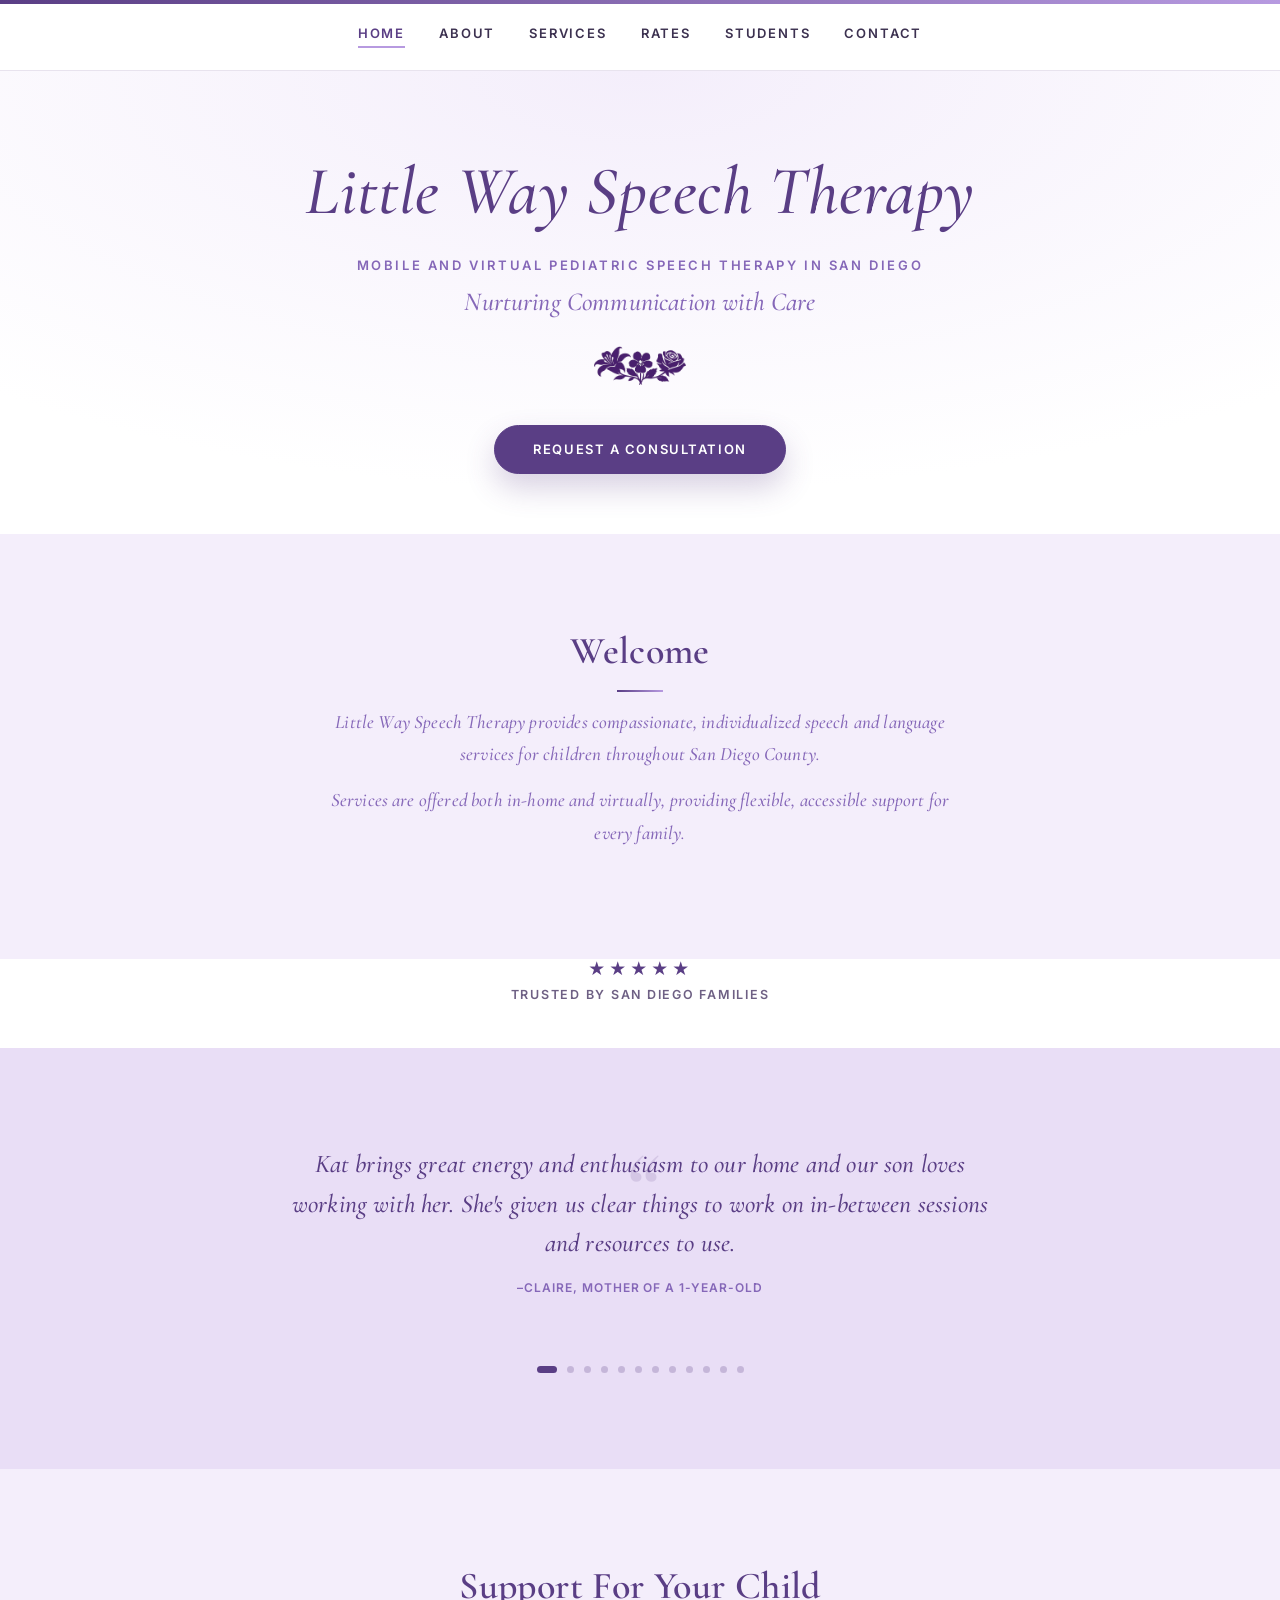
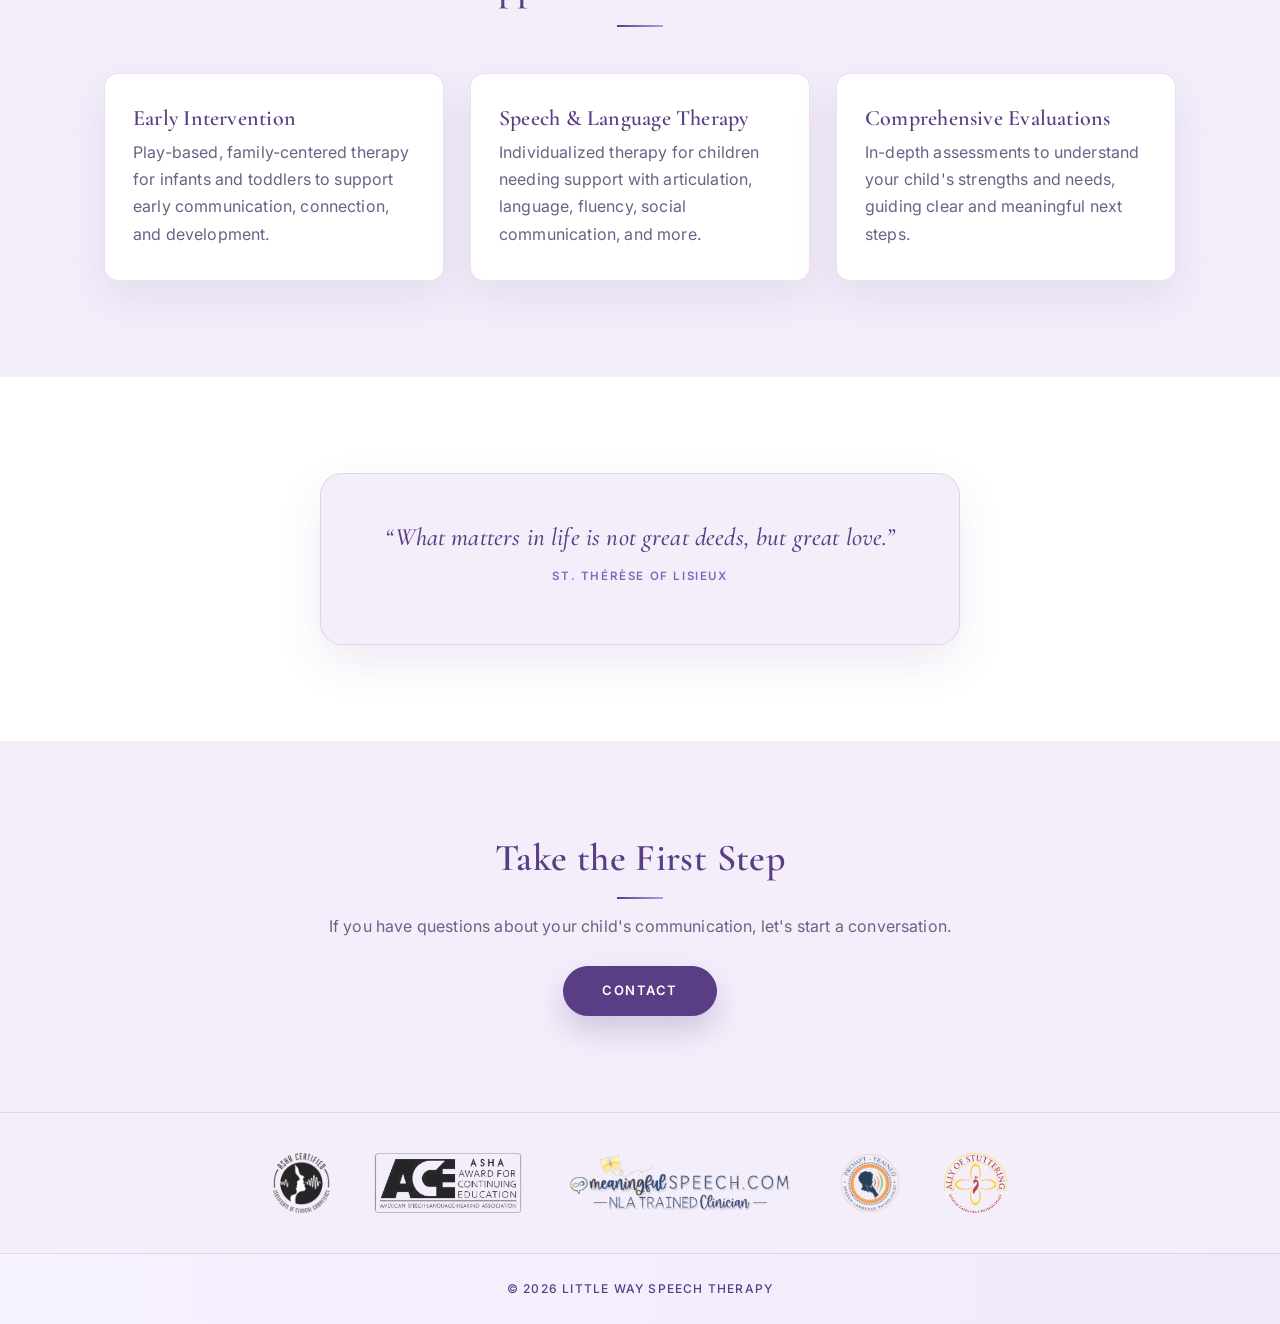
==== commit f0d2f53d: "Update tagline for speech therapy services" ====
--- a/index.html
+++ b/index.html
@@ -55,7 +55,7 @@
     <section class="hero">
       <div class="container hero-content">
         <h1 class="hero-title brand-title">Little Way Speech Therapy</h1>
-        <div class="tagline">Pediatric Speech Therapy in San Diego</div>
+        <div class="tagline">Mobile and Virtual Pediatric Speech Therapy in San Diego</div>
         <p class="hero-subtitle">Nurturing Communication with Care</p>
         <img src="little-way-logo.png" alt="Little Way Speech Therapy logo" class="logo">
         <a href="contact.html" class="cta-button">Request a Consultation</a>
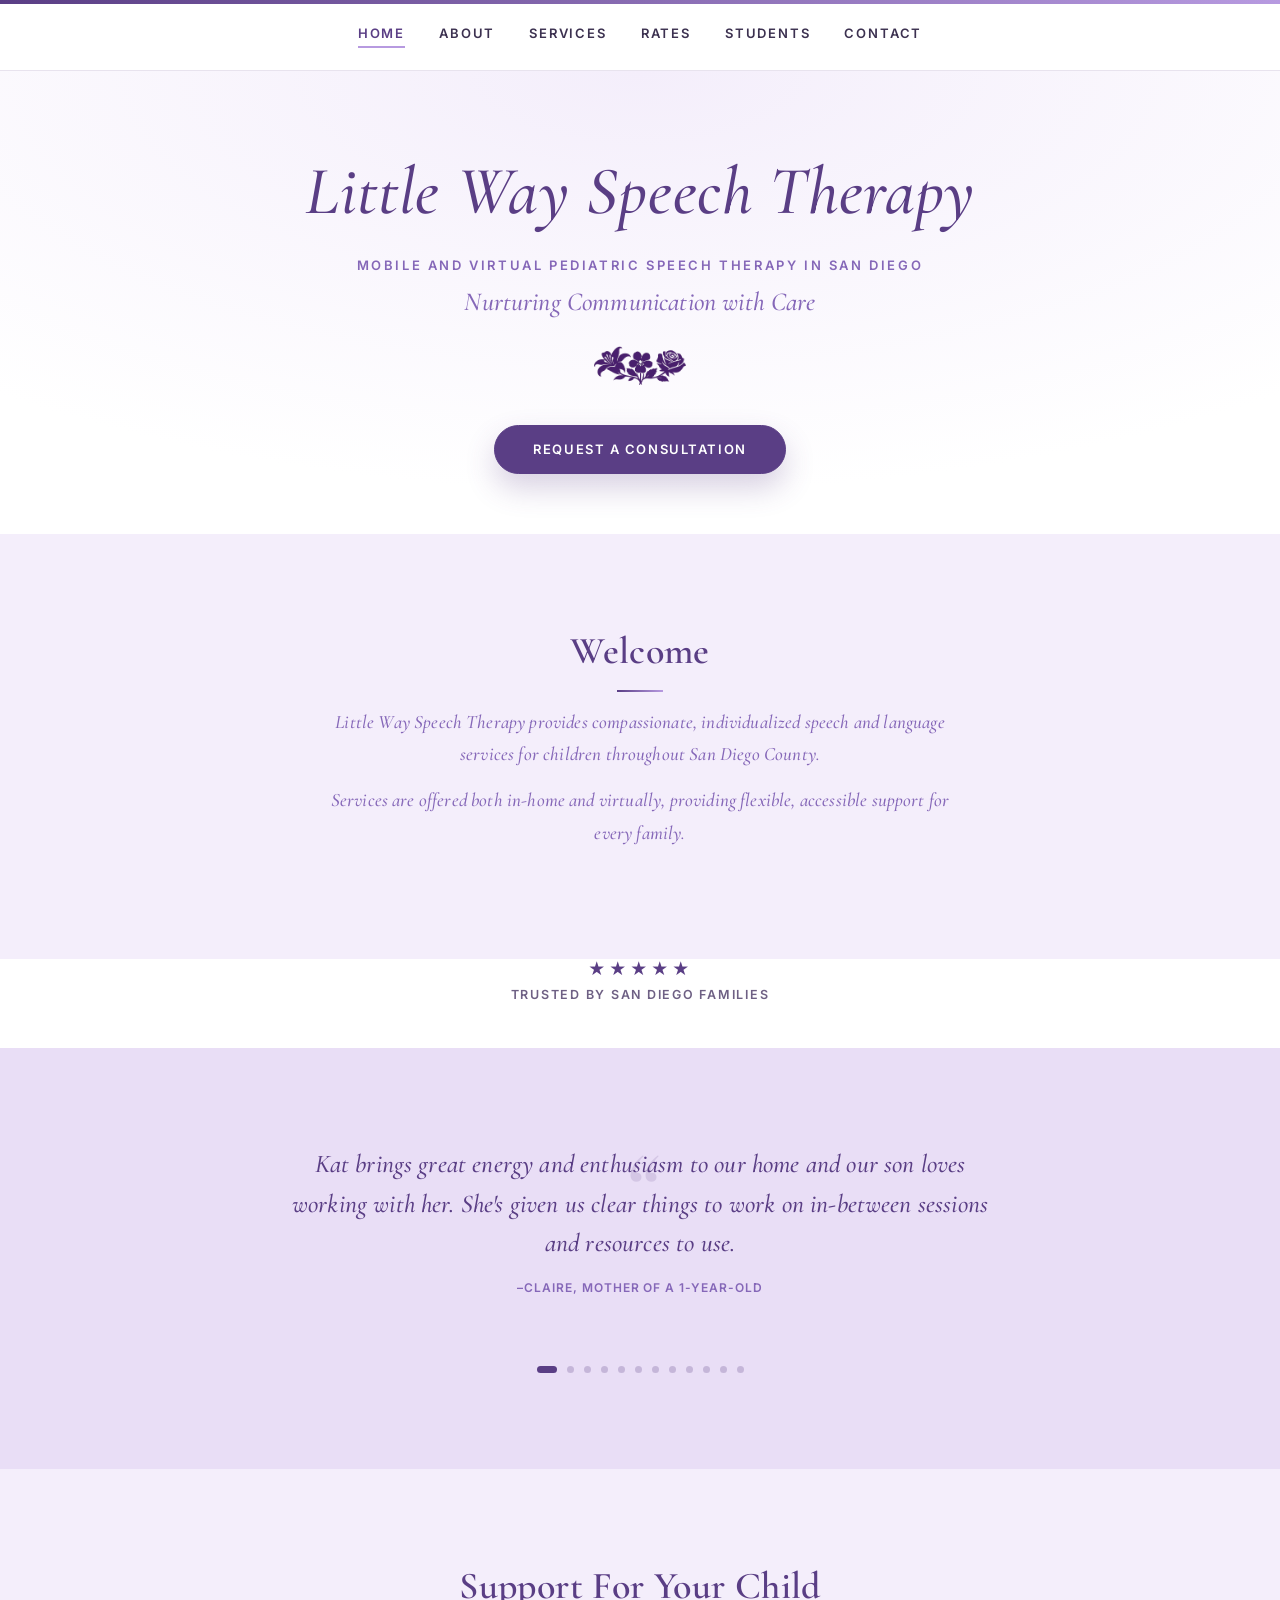
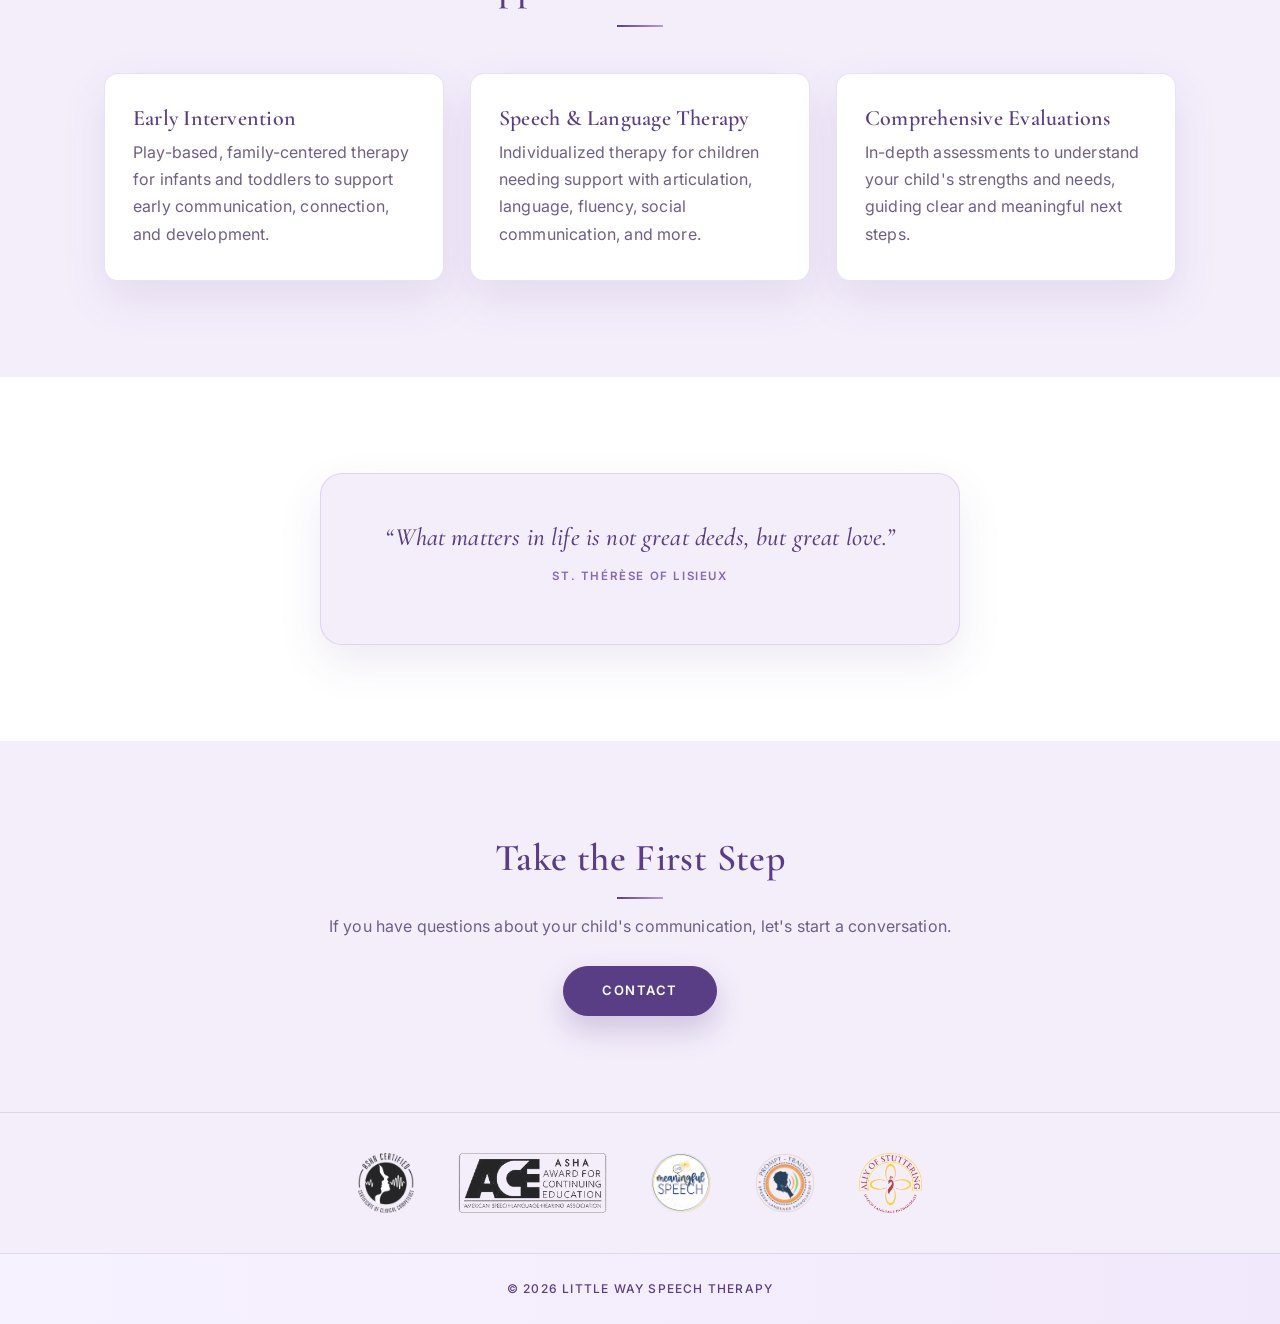
==== commit dbf8c2fb: "Replace PNG badge with WEBP format" ====
--- a/index.html
+++ b/index.html
@@ -182,7 +182,7 @@
   <div class="badge-footer">
     <img src="ASHA-logo-black.png" alt="ASHA CCC">
     <img src="ACE.png" alt="ACE Award">
-    <img src="meaningful-speech.png" alt="Meaningful Speech NLA">
+    <img src="meaningful-speech.webp" alt="Meaningful Speech NLA">
     <img src="prompt.png" alt="Prompt Trained SLP">
     <img src="ally.png" alt="Ally of Stuttering">
   </div>
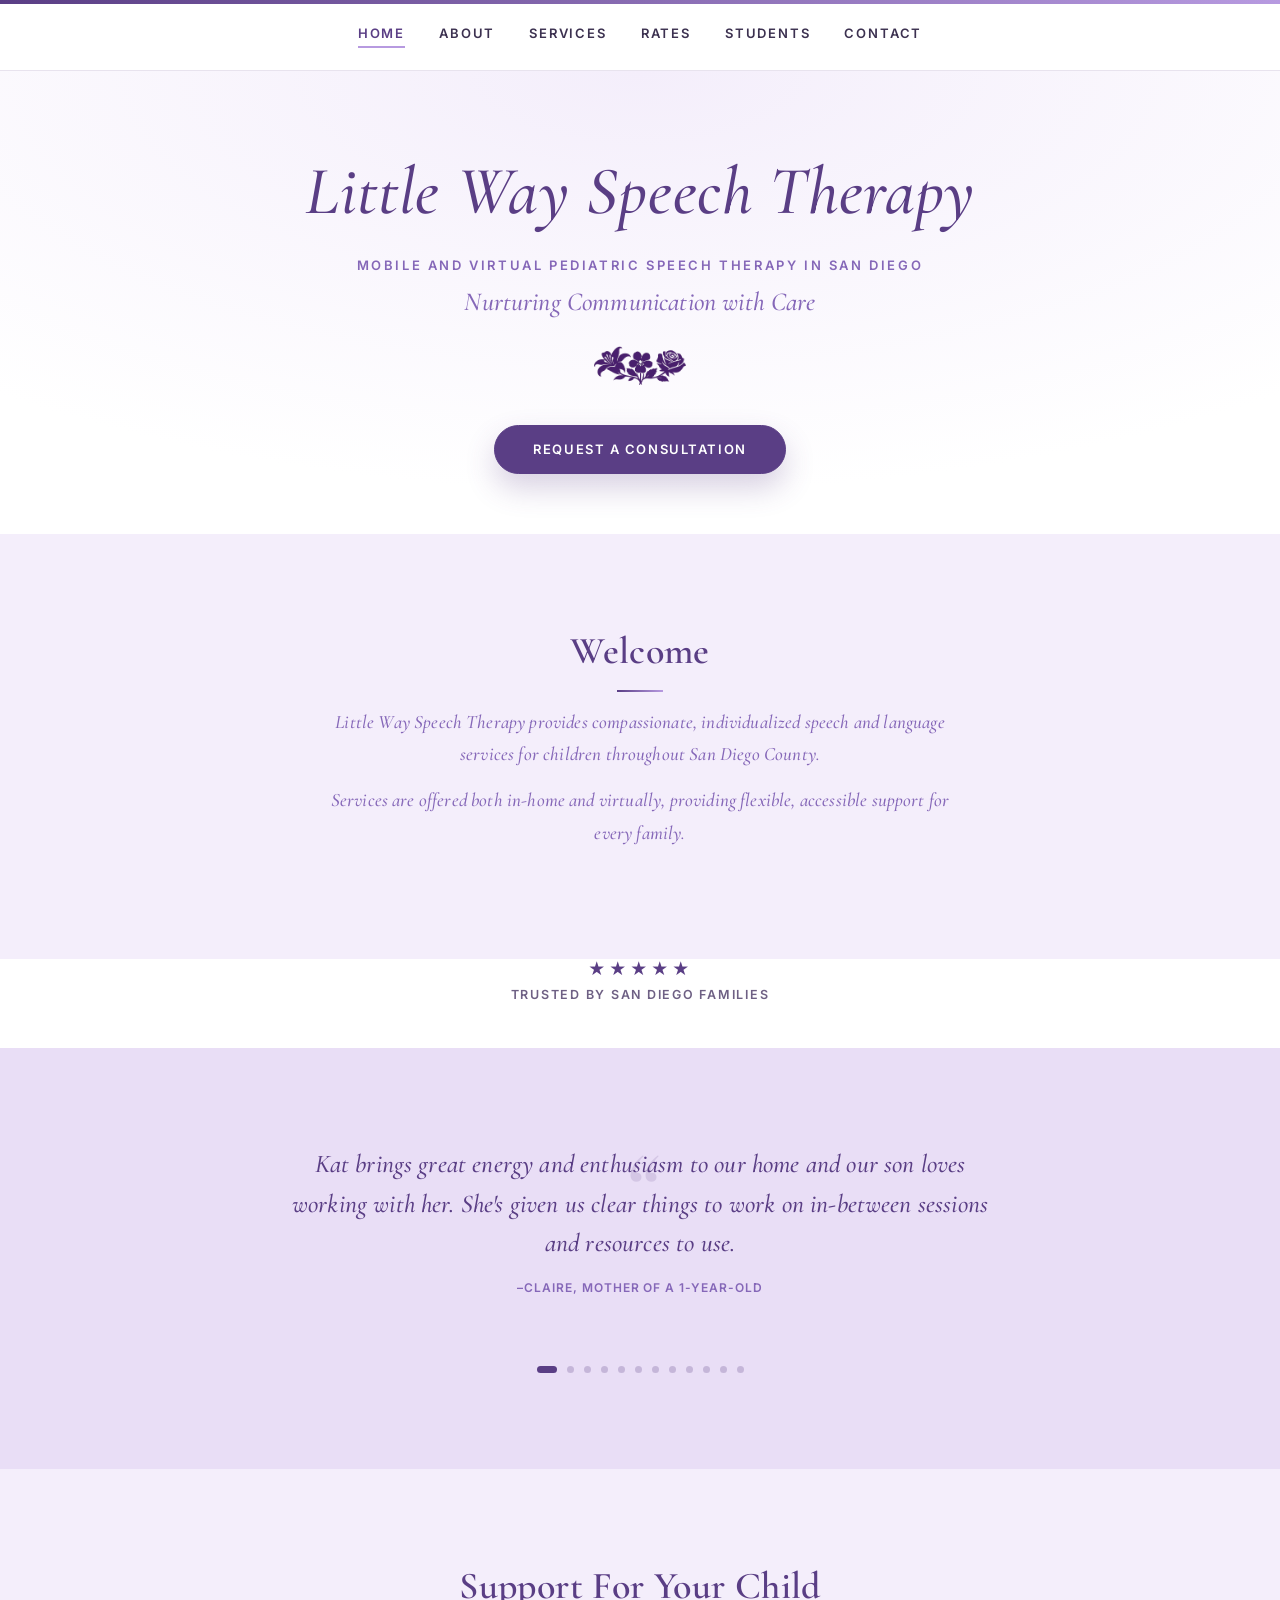
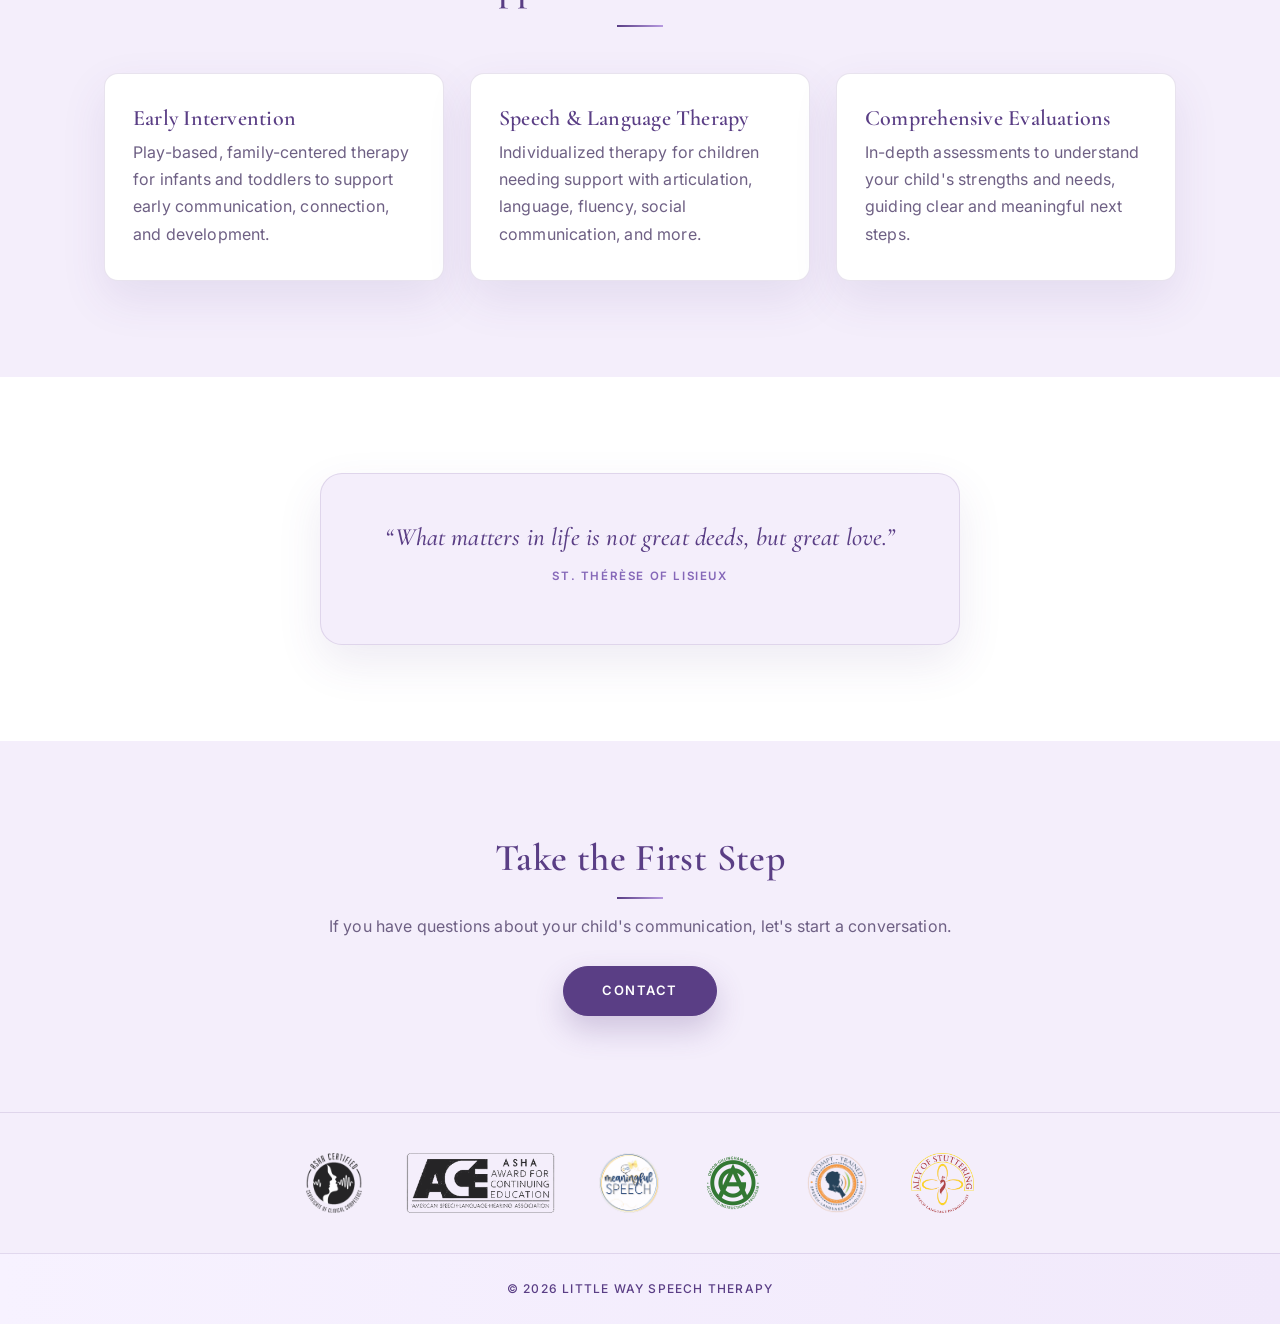
==== commit 4aac53ba: "Modify badge-footer to add Orton-Gillingham Academy Updated badge section to include a new badge for" ====
--- a/index.html
+++ b/index.html
@@ -178,14 +178,14 @@
     </section>
   </main>
 
-  <!-- BADGES -->
-  <div class="badge-footer">
-    <img src="ASHA-logo-black.png" alt="ASHA CCC">
-    <img src="ACE.png" alt="ACE Award">
-    <img src="meaningful-speech.webp" alt="Meaningful Speech NLA">
-    <img src="prompt.png" alt="Prompt Trained SLP">
-    <img src="ally.png" alt="Ally of Stuttering">
-  </div>
+<div class="badge-footer">
+  <img src="ASHA-logo-black.png" alt="ASHA CCC">
+  <img src="ACE.png" alt="ACE Award">
+  <img src="meaningful-speech.webp" alt="Meaningful Speech NLA">
+  <img src="orton.png" alt="Orton-Gillingham Academy">
+  <img src="prompt.png" alt="Prompt Trained SLP">
+  <img src="ally.png" alt="Ally of Stuttering">
+</div>
 
   <footer>
     &copy; <span id="year"></span> Little Way Speech Therapy
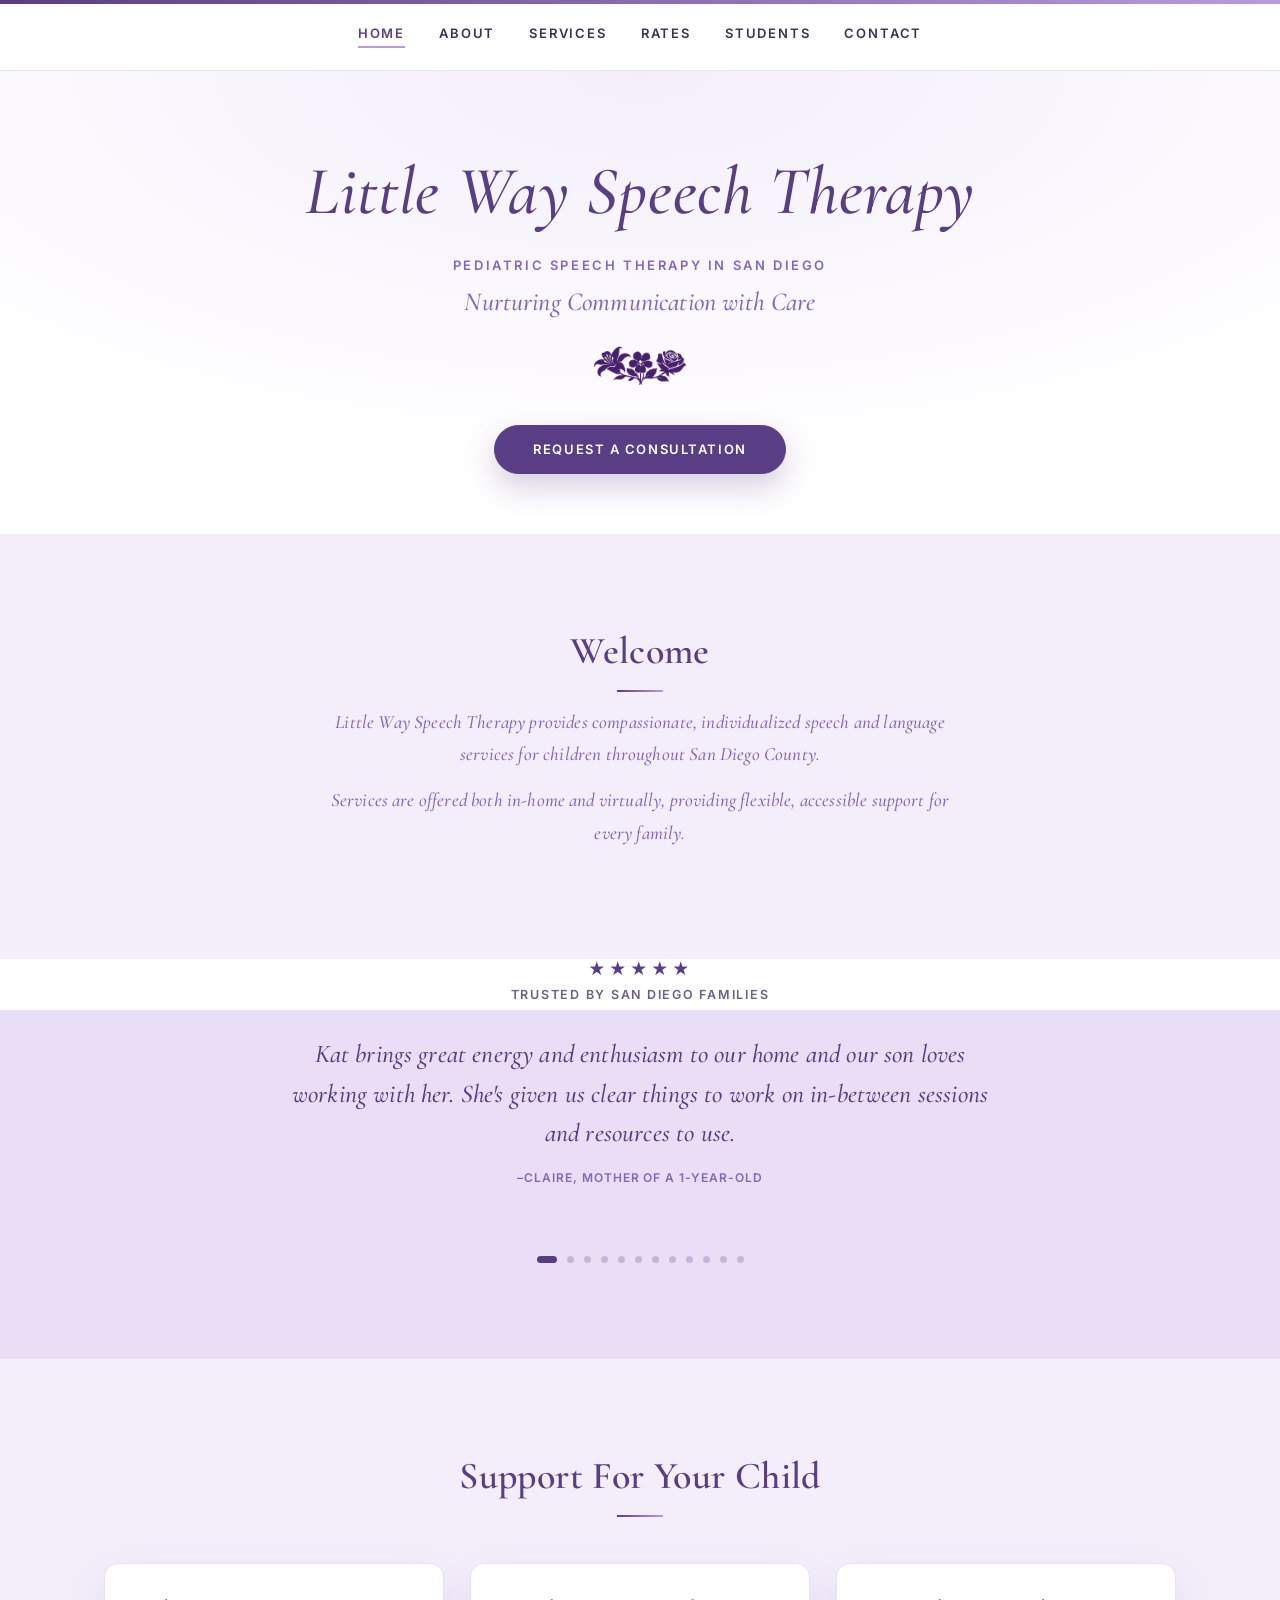
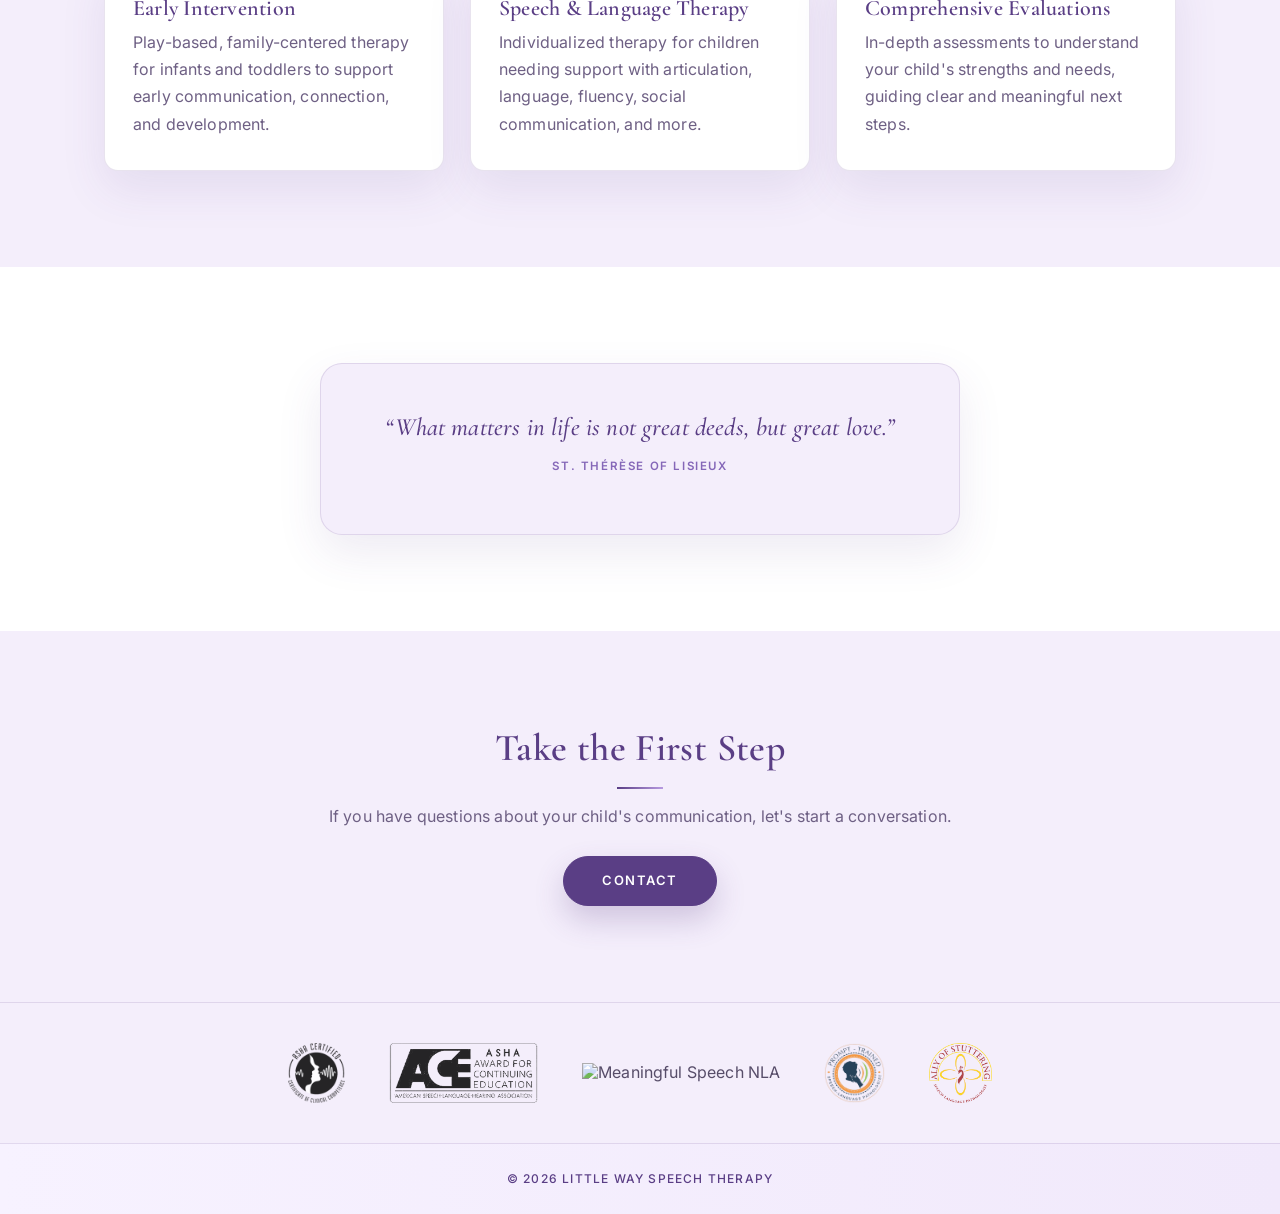
==== commit a22fa271: "Update tagline and reorganize badge section" ====
--- a/index.html
+++ b/index.html
@@ -55,7 +55,7 @@
     <section class="hero">
       <div class="container hero-content">
         <h1 class="hero-title brand-title">Little Way Speech Therapy</h1>
-        <div class="tagline">Mobile and Virtual Pediatric Speech Therapy in San Diego</div>
+        <div class="tagline">Pediatric Speech Therapy in San Diego</div>
         <p class="hero-subtitle">Nurturing Communication with Care</p>
         <img src="little-way-logo.png" alt="Little Way Speech Therapy logo" class="logo">
         <a href="contact.html" class="cta-button">Request a Consultation</a>
@@ -178,14 +178,14 @@
     </section>
   </main>
 
-<div class="badge-footer">
-  <img src="ASHA-logo-black.png" alt="ASHA CCC">
-  <img src="ACE.png" alt="ACE Award">
-  <img src="meaningful-speech.webp" alt="Meaningful Speech NLA">
-  <img src="orton.png" alt="Orton-Gillingham Academy">
-  <img src="prompt.png" alt="Prompt Trained SLP">
-  <img src="ally.png" alt="Ally of Stuttering">
-</div>
+  <!-- BADGES -->
+  <div class="badge-footer">
+    <img src="ASHA-logo-black.png" alt="ASHA CCC">
+    <img src="ACE.png" alt="ACE Award">
+    <img src="meaningful-speech.png" alt="Meaningful Speech NLA">
+    <img src="prompt.png" alt="Prompt Trained SLP">
+    <img src="ally.png" alt="Ally of Stuttering">
+  </div>
 
   <footer>
     &copy; <span id="year"></span> Little Way Speech Therapy
--- a/style.css
+++ b/style.css
@@ -317,6 +317,25 @@
 .card h3 { margin-bottom: 8px; }
 .card p { margin-bottom: 0; max-width: none; }
 
+.member-badge-panel {
+  background: #ffffff;
+  padding: clamp(22px, 3vw, 28px);
+  border-radius: var(--radius-sm);
+  box-shadow: var(--shadow-soft);
+  border: 1px solid var(--border);
+  margin-top: clamp(18px, 2.5vw, 26px);
+  text-align: center;
+}
+
+.member-badge-panel p {
+  margin: 0;
+}
+
+.member-badge-panel img {
+  display: inline-block;
+  vertical-align: middle;
+}
+
 /* =========================
    IMAGES
 ========================= */
@@ -363,8 +382,8 @@
 ========================= */
 .trust-bar {
   text-align: center;
-  margin-bottom: 6px;
-  padding: 0 0 40px;
+  margin-bottom: 0;
+  padding: 0 0 8px;
 }
 
 .stars {
@@ -387,7 +406,7 @@
 ========================= */
 .testimonial-wrapper {
   background: var(--bg-deep);
-  padding: clamp(64px, 8vw, 96px) 20px;
+  padding: 24px 20px clamp(64px, 8vw, 96px);
 }
 
 .testimonial-section {
@@ -423,20 +442,6 @@
   z-index: 1;
   padding: 0 10px;
   font-weight: 500;
-}
-
-.testimonial p::before {
-  content: "\201C";
-  position: absolute;
-  top: -34px;
-  left: 50%;
-  transform: translateX(-50%);
-  font-family: 'Cormorant Garamond', serif;
-  font-size: 100px;
-  color: var(--primary);
-  opacity: 0.14;
-  z-index: 0;
-  pointer-events: none;
 }
 
 .testimonial span {
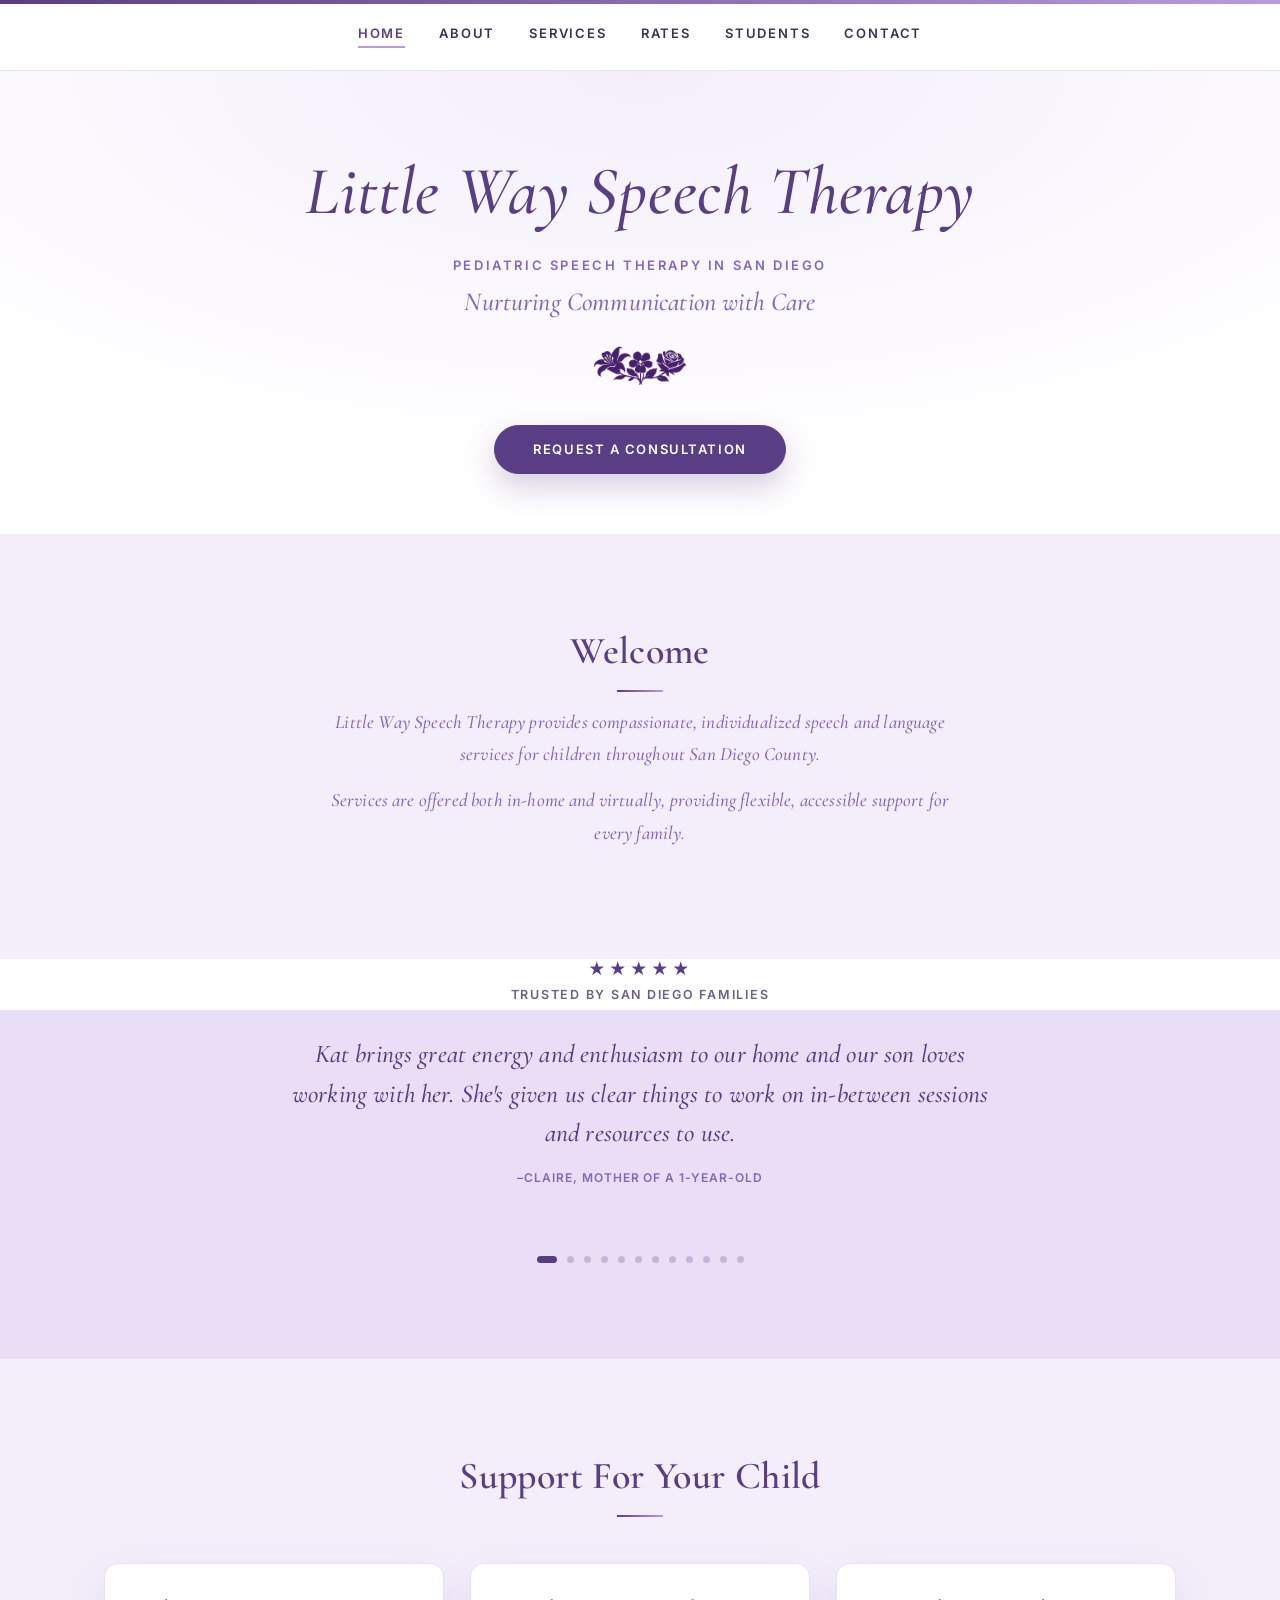
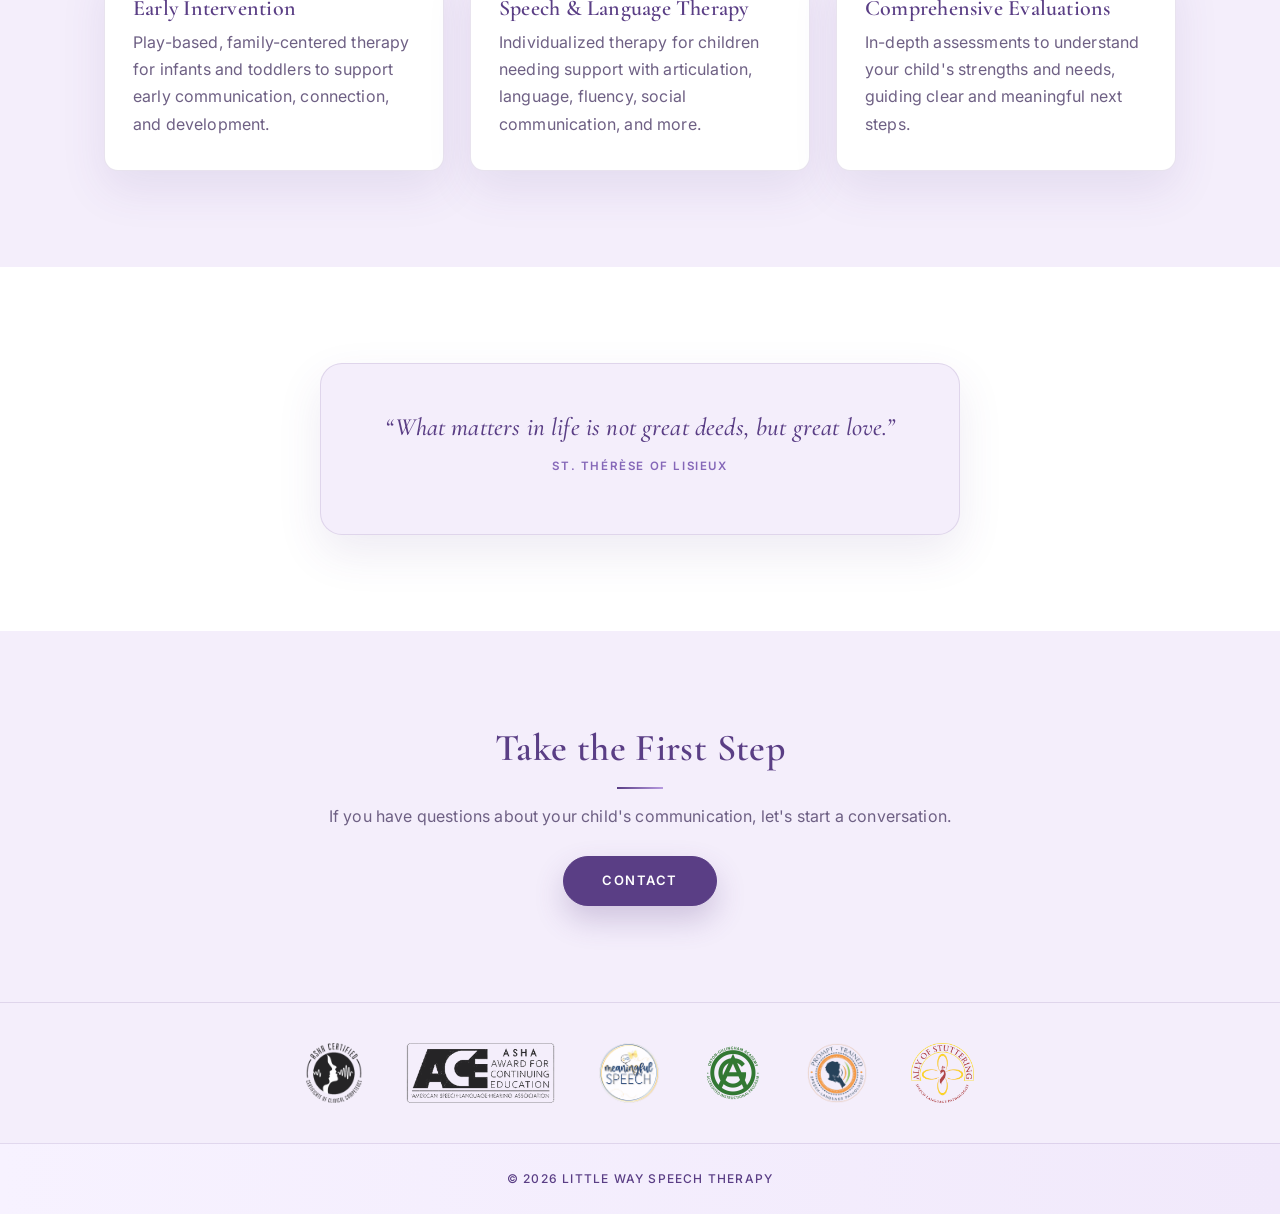
==== commit 861a5358: "Update badge images in index.html" ====
--- a/index.html
+++ b/index.html
@@ -180,12 +180,13 @@
 
   <!-- BADGES -->
   <div class="badge-footer">
-    <img src="ASHA-logo-black.png" alt="ASHA CCC">
-    <img src="ACE.png" alt="ACE Award">
-    <img src="meaningful-speech.png" alt="Meaningful Speech NLA">
-    <img src="prompt.png" alt="Prompt Trained SLP">
-    <img src="ally.png" alt="Ally of Stuttering">
-  </div>
+  <img src="ASHA-logo-black.png" alt="ASHA CCC">
+  <img src="ACE.png" alt="ACE Award">
+  <img src="meaningful-speech.webp" alt="Meaningful Speech NLA">
+  <img src="orton.png" alt="Orton-Gillingham Academy">
+  <img src="prompt.png" alt="Prompt Trained SLP">
+  <img src="ally.png" alt="Ally of Stuttering">
+</div>
 
   <footer>
     &copy; <span id="year"></span> Little Way Speech Therapy
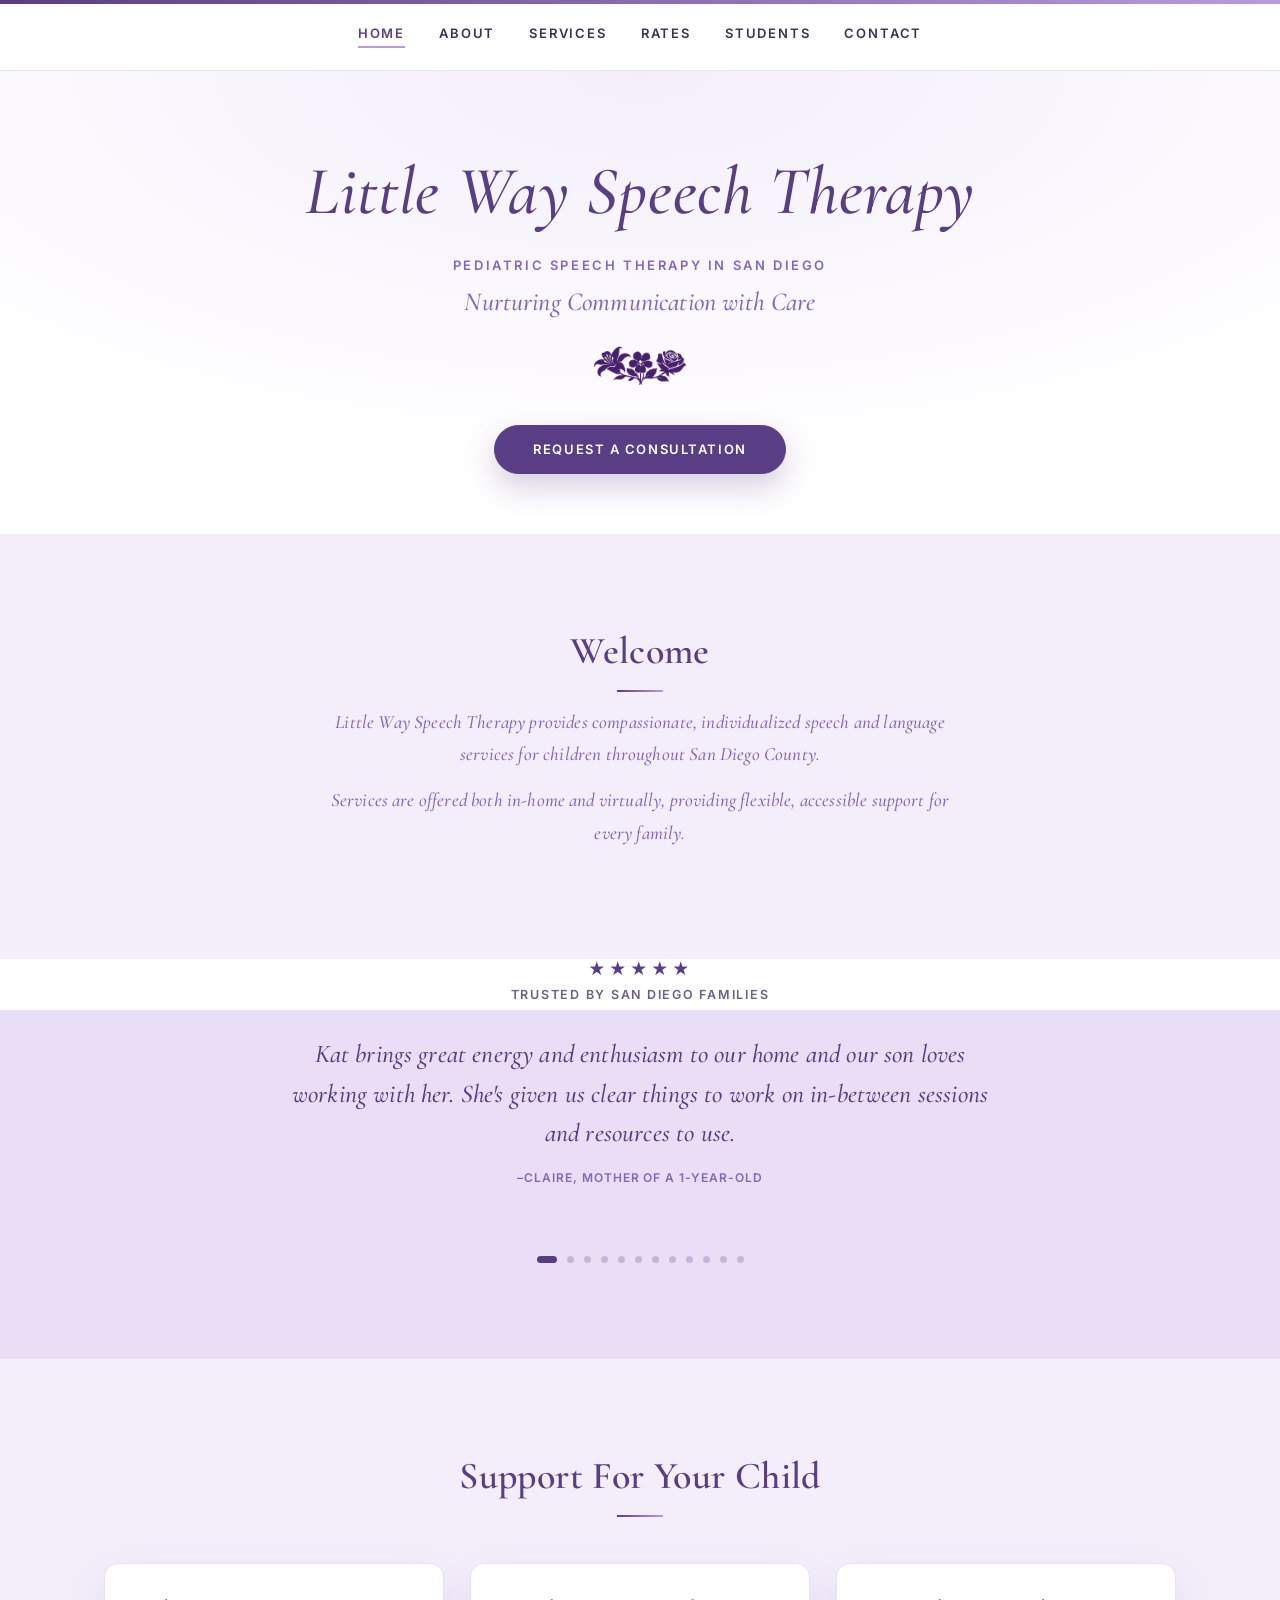
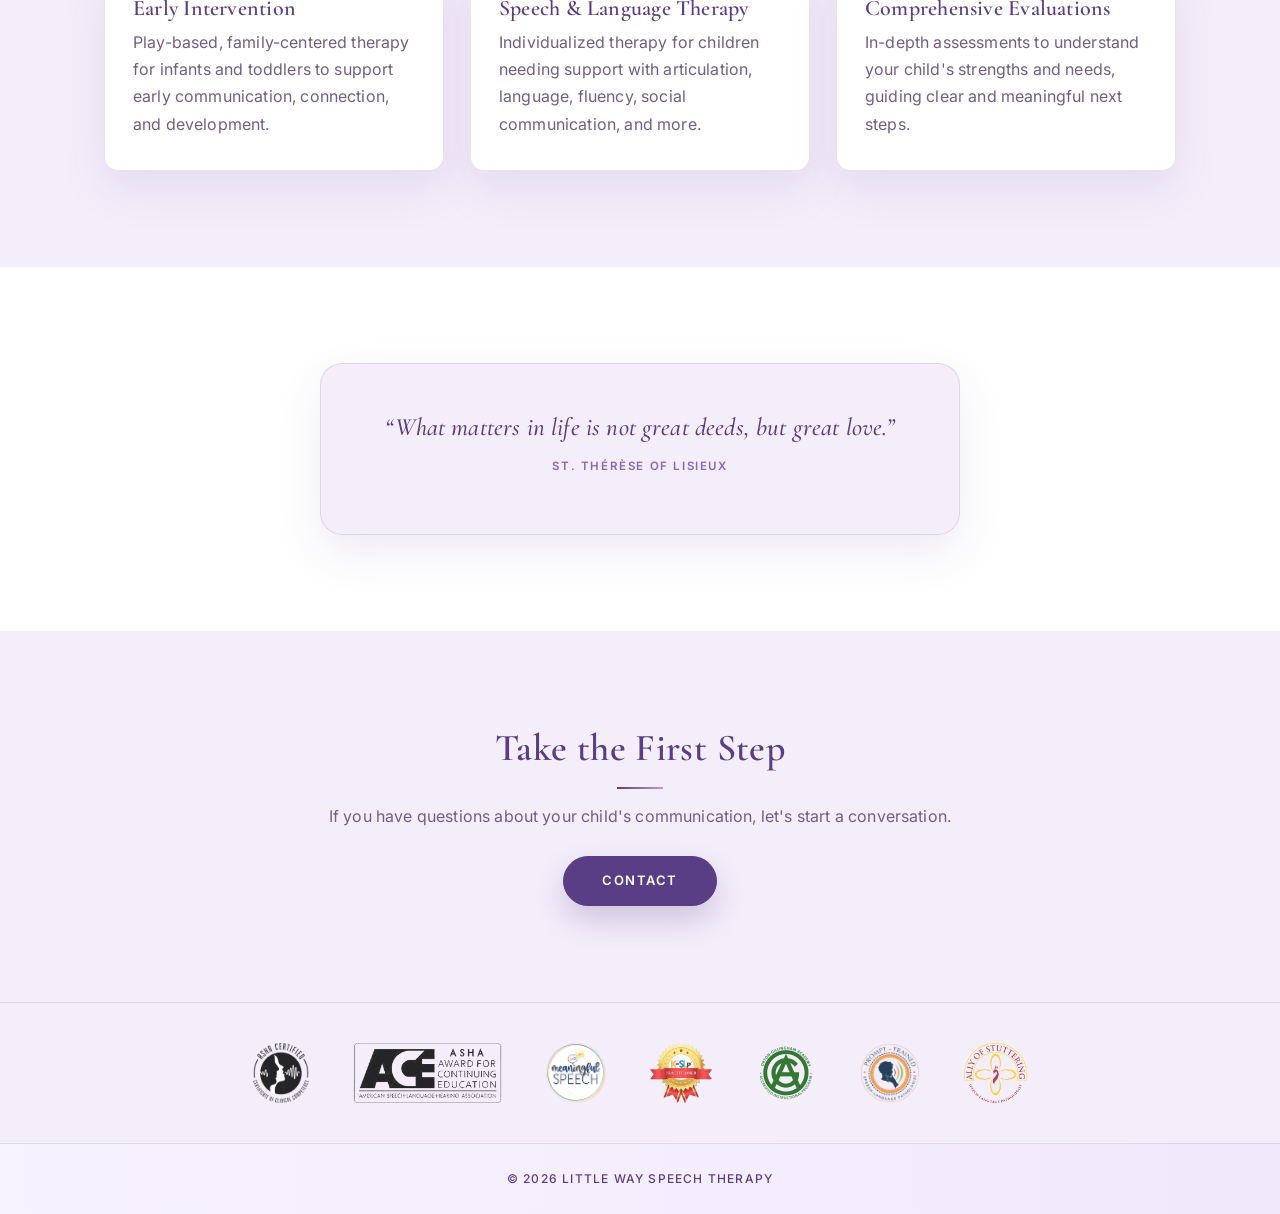
==== commit 32efa694: "Add K-SLP logo to badge footer" ====
--- a/index.html
+++ b/index.html
@@ -183,6 +183,7 @@
   <img src="ASHA-logo-black.png" alt="ASHA CCC">
   <img src="ACE.png" alt="ACE Award">
   <img src="meaningful-speech.webp" alt="Meaningful Speech NLA">
+  <img src="Kaufman.png" alt="K-SLP">
   <img src="orton.png" alt="Orton-Gillingham Academy">
   <img src="prompt.png" alt="Prompt Trained SLP">
   <img src="ally.png" alt="Ally of Stuttering">
